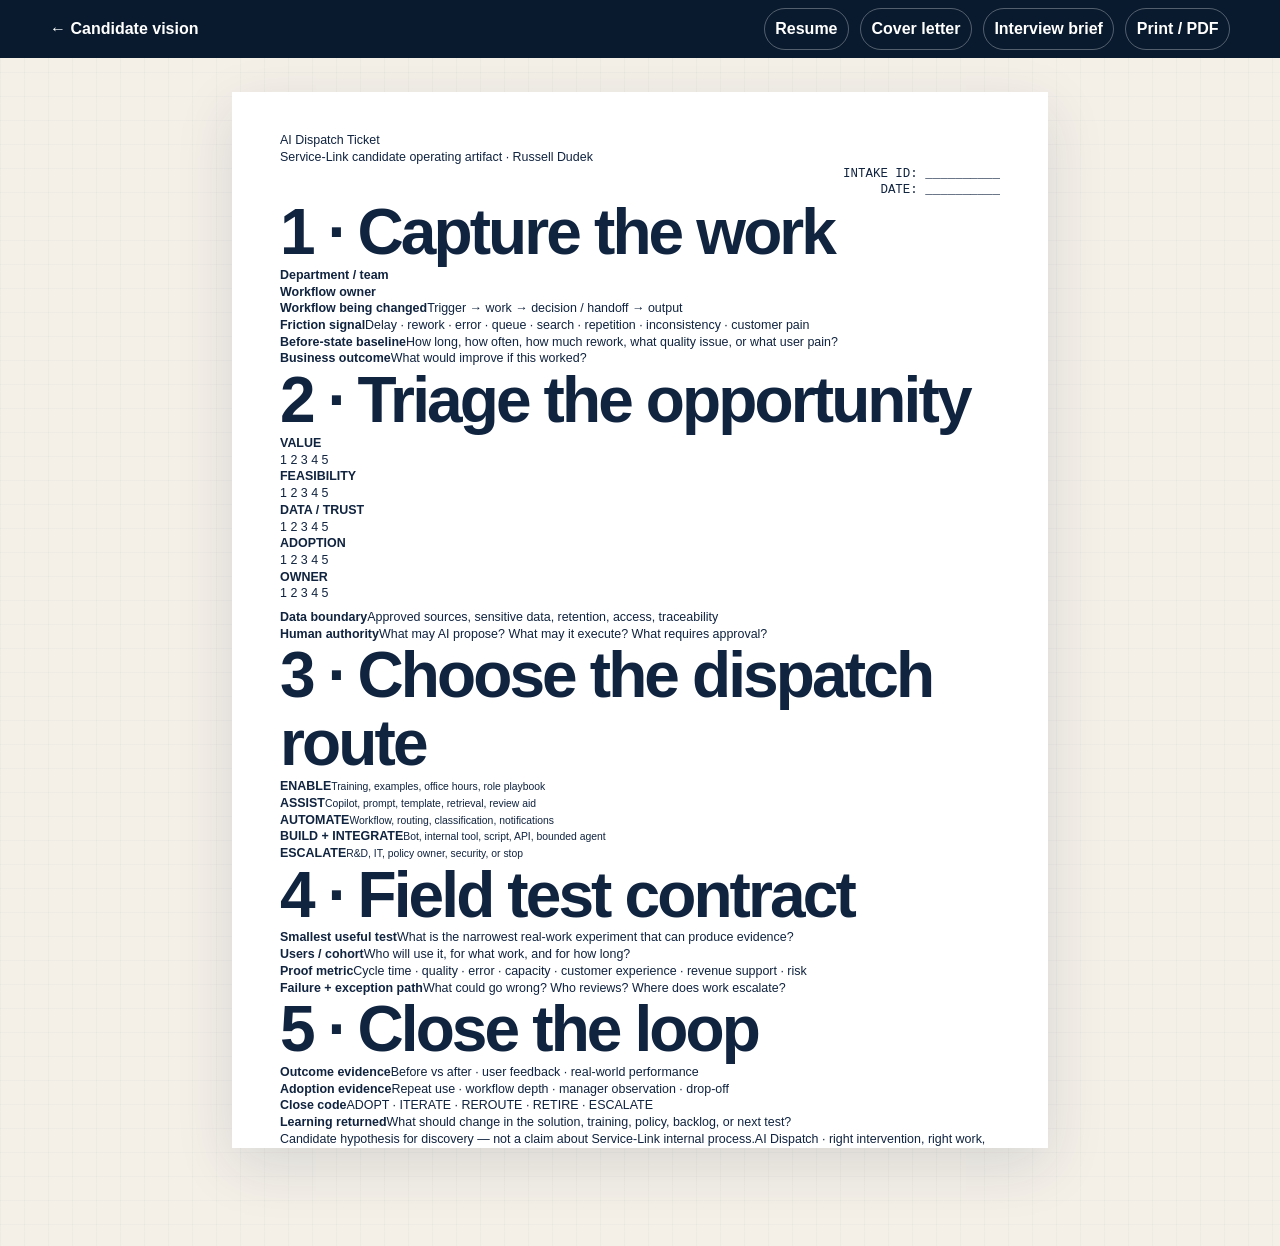
==== ai-dispatch-ticket.html @ 6bc418e1 "Add Service-Link AI Dispatch Ticket artifact" ====
<!doctype html>
<html lang="en">
<head><meta charset="utf-8"><meta name="viewport" content="width=device-width,initial-scale=1"><title>Russell Dudek | AI Dispatch Ticket</title><link rel="stylesheet" href="styles.css"></head>
<body>
<header class="doc-bar no-print"><div class="site-shell inner"><a href="index.html">← Candidate vision</a><div class="doc-actions"><a href="resume.html">Resume</a><a href="cover-letter.html">Cover letter</a><a href="interview-brief.html">Interview brief</a><button type="button" onclick="window.print()">Print / PDF</button></div></div></header>
<main class="doc-wrap">
<section class="print-page ticket-page">
  <header class="ticket-header"><div><div class="ticket-title">AI Dispatch Ticket</div><div class="ticket-sub">Service-Link candidate operating artifact · Russell Dudek</div></div><div style="text-align:right;font-family:ui-monospace,monospace">INTAKE ID: __________<br>DATE: __________</div></header>

  <section class="ticket-section"><h2>1 · Capture the work</h2><div class="ticket-line-grid">
    <div class="ticket-box"><strong>Department / team</strong></div><div class="ticket-box"><strong>Workflow owner</strong></div>
    <div class="ticket-box"><strong>Workflow being changed</strong>Trigger → work → decision / handoff → output</div><div class="ticket-box"><strong>Friction signal</strong>Delay · rework · error · queue · search · repetition · inconsistency · customer pain</div>
    <div class="ticket-box"><strong>Before-state baseline</strong>How long, how often, how much rework, what quality issue, or what user pain?</div><div class="ticket-box"><strong>Business outcome</strong>What would improve if this worked?</div>
  </div></section>

  <section class="ticket-section"><h2>2 · Triage the opportunity</h2><div class="ticket-score-grid">
    <div class="ticket-score"><strong>VALUE</strong><br>1 2 3 4 5</div><div class="ticket-score"><strong>FEASIBILITY</strong><br>1 2 3 4 5</div><div class="ticket-score"><strong>DATA / TRUST</strong><br>1 2 3 4 5</div><div class="ticket-score"><strong>ADOPTION</strong><br>1 2 3 4 5</div><div class="ticket-score"><strong>OWNER</strong><br>1 2 3 4 5</div>
  </div><div class="ticket-line-grid" style="margin-top:7px"><div class="ticket-box"><strong>Data boundary</strong>Approved sources, sensitive data, retention, access, traceability</div><div class="ticket-box"><strong>Human authority</strong>What may AI propose? What may it execute? What requires approval?</div></div></section>

  <section class="ticket-section"><h2>3 · Choose the dispatch route</h2><div class="ticket-route-grid">
    <div class="ticket-route"><b>ENABLE</b><small>Training, examples, office hours, role playbook</small></div>
    <div class="ticket-route"><b>ASSIST</b><small>Copilot, prompt, template, retrieval, review aid</small></div>
    <div class="ticket-route"><b>AUTOMATE</b><small>Workflow, routing, classification, notifications</small></div>
    <div class="ticket-route"><b>BUILD + INTEGRATE</b><small>Bot, internal tool, script, API, bounded agent</small></div>
    <div class="ticket-route"><b>ESCALATE</b><small>R&amp;D, IT, policy owner, security, or stop</small></div>
  </div></section>

  <section class="ticket-section"><h2>4 · Field test contract</h2><div class="ticket-line-grid">
    <div class="ticket-box"><strong>Smallest useful test</strong>What is the narrowest real-work experiment that can produce evidence?</div><div class="ticket-box"><strong>Users / cohort</strong>Who will use it, for what work, and for how long?</div>
    <div class="ticket-box"><strong>Proof metric</strong>Cycle time · quality · error · capacity · customer experience · revenue support · risk</div><div class="ticket-box"><strong>Failure + exception path</strong>What could go wrong? Who reviews? Where does work escalate?</div>
  </div></section>

  <section class="ticket-section"><h2>5 · Close the loop</h2><div class="ticket-line-grid">
    <div class="ticket-box"><strong>Outcome evidence</strong>Before vs after · user feedback · real-world performance</div><div class="ticket-box"><strong>Adoption evidence</strong>Repeat use · workflow depth · manager observation · drop-off</div>
    <div class="ticket-box"><strong>Close code</strong>ADOPT · ITERATE · REROUTE · RETIRE · ESCALATE</div><div class="ticket-box"><strong>Learning returned</strong>What should change in the solution, training, policy, backlog, or next test?</div>
  </div></section>

  <div class="ticket-footer"><span>Candidate hypothesis for discovery — not a claim about Service-Link internal process.</span><span>AI Dispatch · right intervention, right work, verified outcome</span></div>
</section>
</main>
</body>
</html>
---- styles.css ----
:root {
  --ink: #10233f;
  --ink-soft: #314563;
  --paper: #f4f0e8;
  --paper-2: #fffdf8;
  --line: #cfc7ba;
  --accent: #2d796f;
  --accent-2: #b56a2d;
  --night: #091a2e;
  --ok: #2f6b5f;
  --shadow: 0 18px 55px rgba(16,35,63,.12);
  --radius: 22px;
}

* { box-sizing: border-box; }
html { scroll-behavior: smooth; }
body {
  margin: 0;
  color: var(--ink);
  background:
    linear-gradient(rgba(16,35,63,.025) 1px, transparent 1px),
    linear-gradient(90deg, rgba(16,35,63,.025) 1px, transparent 1px),
    var(--paper);
  background-size: 24px 24px;
  font-family: Inter, ui-sans-serif, -apple-system, BlinkMacSystemFont, "Segoe UI", sans-serif;
  line-height: 1.55;
}

a { color: inherit; text-decoration-thickness: 1px; text-underline-offset: 3px; }
a:hover { color: var(--accent); }
.skip-link { position: fixed; left: 1rem; top: -5rem; z-index: 99; background: var(--night); color: white; padding: .75rem 1rem; border-radius: 999px; }
.skip-link:focus { top: 1rem; }
.site-shell { width: min(1180px, calc(100% - 32px)); margin: 0 auto; }
.site-nav { position: sticky; top: 0; z-index: 50; backdrop-filter: blur(14px); background: rgba(244,240,232,.9); border-bottom: 1px solid rgba(16,35,63,.12); }
.site-nav .inner { display: flex; justify-content: space-between; align-items: center; gap: 1rem; min-height: 68px; }
.brand { display: inline-flex; align-items: baseline; gap: .65rem; text-decoration: none; font-weight: 900; letter-spacing: -.03em; }
.brand small { font-size: .74rem; color: var(--ink-soft); font-weight: 700; letter-spacing: .08em; text-transform: uppercase; }
.nav-links { display: flex; gap: .4rem; flex-wrap: wrap; justify-content: flex-end; }
.nav-links a { text-decoration: none; padding: .52rem .72rem; border-radius: 999px; font-size: .88rem; font-weight: 750; }
.nav-links a:hover, .nav-links a:focus-visible { background: rgba(45,121,111,.11); outline: none; }
.hero { padding: clamp(72px, 11vw, 148px) 0 76px; }
.hero-grid { display: grid; grid-template-columns: 1.2fr .8fr; gap: clamp(28px, 6vw, 80px); align-items: center; }
.eyebrow { text-transform: uppercase; letter-spacing: .15em; font-size: .76rem; font-weight: 900; color: var(--accent); }
h1, h2, h3 { margin: 0; line-height: 1.06; letter-spacing: -.045em; }
h1 { font-size: clamp(3.7rem, 9vw, 7.8rem); max-width: 9ch; }
h2 { font-size: clamp(2.2rem, 5vw, 4.4rem); }
h3 { font-size: clamp(1.2rem, 2vw, 1.55rem); }
.lede { font-size: clamp(1.18rem, 2vw, 1.48rem); max-width: 760px; color: var(--ink-soft); line-height: 1.48; }
.hero-actions { display: flex; flex-wrap: wrap; gap: .8rem; margin-top: 1.6rem; }
.button { display: inline-flex; align-items: center; justify-content: center; gap: .4rem; padding: .86rem 1.08rem; border: 1px solid var(--ink); border-radius: 999px; text-decoration: none; font-weight: 850; background: var(--ink); color: var(--paper-2); }
.button.secondary { background: transparent; color: var(--ink); }
.button:hover { transform: translateY(-1px); color: white; background: var(--accent); border-color: var(--accent); }
.passport-cover { position: relative; min-height: 500px; background: var(--night); color: white; border-radius: 34px; padding: 34px; box-shadow: var(--shadow); overflow: hidden; display: flex; flex-direction: column; justify-content: space-between; }
.passport-cover::before, .passport-cover::after { content: ""; position: absolute; border: 1px solid rgba(255,255,255,.16); border-radius: 50%; }
.passport-cover::before { width: 330px; height: 330px; right: -150px; top: -100px; }
.passport-cover::after { width: 220px; height: 220px; right: -40px; bottom: -110px; }
.passport-mark { font-weight: 900; letter-spacing: .2em; text-transform: uppercase; font-size: .72rem; opacity: .8; }
.passport-title { font-size: clamp(2.3rem, 5vw, 4.2rem); max-width: 7ch; letter-spacing: -.055em; }
.passport-meta { display: grid; grid-template-columns: 1fr 1fr; gap: .7rem; font-size: .82rem; opacity: .86; }
.passport-meta strong { display: block; font-size: 1rem; color: #fff; }
.stamp { position: absolute; right: 28px; top: 150px; width: 145px; height: 145px; border: 4px double rgba(255,255,255,.5); border-radius: 50%; transform: rotate(-11deg); display: grid; place-items: center; text-align: center; font-weight: 900; letter-spacing: .08em; text-transform: uppercase; color: rgba(255,255,255,.7); font-size: .72rem; }
.section { padding: 92px 0; }
.section-head { display: grid; grid-template-columns: .7fr 1.3fr; gap: 2rem; align-items: end; margin-bottom: 2.5rem; }
.section-head p { margin: 0; max-width: 740px; color: var(--ink-soft); font-size: 1.08rem; }
.reality-strip { background: var(--night); color: white; padding: 26px 0; }
.reality-grid { display: grid; grid-template-columns: repeat(4, 1fr); gap: 1px; background: rgba(255,255,255,.18); }
.reality-item { background: var(--night); padding: 20px; min-height: 128px; }
.reality-item strong { display: block; font-size: 1.9rem; letter-spacing: -.04em; }
.reality-item span { color: rgba(255,255,255,.72); font-size: .9rem; }
.tension-board { display: grid; grid-template-columns: repeat(5, 1fr); gap: 12px; }
.tension { background: rgba(255,253,248,.76); border: 1px solid var(--line); border-radius: 18px; padding: 20px; min-height: 220px; display: flex; flex-direction: column; justify-content: space-between; }
.tension .versus { font-size: .72rem; font-weight: 900; letter-spacing: .12em; text-transform: uppercase; color: var(--accent-2); }
.tension p { color: var(--ink-soft); font-size: .92rem; margin-bottom: 0; }
.thesis-panel { background: var(--paper-2); border: 1px solid var(--line); border-radius: 32px; padding: clamp(28px, 5vw, 64px); display: grid; grid-template-columns: .8fr 1.2fr; gap: 2.4rem; align-items: center; box-shadow: var(--shadow); }
.thesis-quote { font-size: clamp(1.8rem, 4vw, 3.7rem); line-height: 1.12; font-weight: 900; letter-spacing: -.05em; }
.thesis-detail { color: var(--ink-soft); font-size: 1.08rem; }
.passport-lab { background: var(--night); color: white; border-radius: 34px; padding: clamp(24px, 4vw, 48px); box-shadow: var(--shadow); }
.passport-tabs { display: flex; gap: .5rem; flex-wrap: wrap; margin: 1.5rem 0 1.1rem; }
.passport-tab { appearance: none; border: 1px solid rgba(255,255,255,.24); background: transparent; color: white; border-radius: 999px; padding: .7rem .9rem; font-weight: 800; cursor: pointer; }
.passport-tab[aria-selected="true"] { background: var(--paper-2); color: var(--night); }
.passport-panel { display: grid; grid-template-columns: .75fr 1.25fr; gap: 1.6rem; align-items: stretch; }
.passport-card { background: #f9f3e6; color: var(--ink); border-radius: 22px; padding: 24px; min-height: 330px; position: relative; overflow: hidden; }
.passport-card::after { content:"LOCAL PROOF → PORTABLE PATTERN"; position:absolute; left:-44px; bottom:58px; transform:rotate(-90deg); font-size:.62rem; font-weight:900; letter-spacing:.18em; color:rgba(16,35,63,.35); }
.passport-card .serial { font-family: ui-monospace, SFMono-Regular, Menlo, monospace; font-size: .76rem; }
.passport-card h3 { margin: 1.2rem 0 .8rem; }
.passport-card dl { display: grid; grid-template-columns: 1fr 1fr; gap: .7rem; margin: 1rem 0 0; }
.passport-card dt { font-size: .68rem; font-weight: 900; text-transform: uppercase; letter-spacing: .1em; color: var(--ink-soft); }
.passport-card dd { margin: .15rem 0 0; font-weight: 800; }
.passport-explain { border: 1px solid rgba(255,255,255,.18); border-radius: 22px; padding: 24px; }
.passport-explain h3 { margin-bottom: .8rem; }
.passport-explain ul { padding-left: 1.1rem; margin: 0; color: rgba(255,255,255,.78); }
.passport-explain li + li { margin-top: .55rem; }
.scorecard { display: grid; grid-template-columns: repeat(3, 1fr); gap: 14px; }
.metric { border-top: 4px solid var(--accent); background: rgba(255,253,248,.8); border-radius: 0 0 18px 18px; padding: 20px; }
.metric small { font-size: .72rem; text-transform: uppercase; letter-spacing: .1em; font-weight: 900; color: var(--accent); }
.metric p { color: var(--ink-soft); margin-bottom: 0; }
.proof-trail { position: relative; display: grid; gap: 18px; }
.proof-item { display: grid; grid-template-columns: 190px 1fr; gap: 24px; align-items: start; border-left: 3px solid var(--accent); padding: 18px 0 18px 24px; }
.proof-item .where { font-weight: 900; }
.proof-item .where span { display: block; color: var(--ink-soft); font-weight: 650; font-size: .9rem; }
.proof-item p { margin: 0; }
.timeline { display: grid; grid-template-columns: repeat(3, 1fr); gap: 14px; }
.phase { background: var(--paper-2); border: 1px solid var(--line); border-radius: 20px; padding: 22px; }
.phase .days { color: var(--accent-2); font-weight: 900; letter-spacing: .1em; text-transform: uppercase; font-size: .72rem; }
.phase ul { padding-left: 1.1rem; color: var(--ink-soft); }
.objection { background: linear-gradient(120deg, #fffdf8, #efe7d8); border: 1px solid var(--line); border-radius: 28px; padding: clamp(28px, 5vw, 56px); position: relative; }
.objection::before { content: "HARD OBJECTION"; display: block; font-size: .7rem; font-weight: 900; letter-spacing: .16em; color: var(--accent-2); margin-bottom: 1rem; }
.objection blockquote { font-size: clamp(1.55rem, 3vw, 2.6rem); font-weight: 900; line-height: 1.18; letter-spacing: -.04em; margin: 0 0 1.2rem; }
.objection p { color: var(--ink-soft); max-width: 870px; }
.questions { counter-reset: q; display: grid; grid-template-columns: 1fr 1fr; gap: 12px; }
.question { counter-increment: q; border: 1px solid var(--line); border-radius: 18px; padding: 18px; background: rgba(255,253,248,.72); }
.question::before { content: counter(q, decimal-leading-zero); display: block; font-family: ui-monospace, monospace; color: var(--accent); font-weight: 900; margin-bottom: .55rem; }
.sources { font-size: .87rem; color: var(--ink-soft); }
.sources li + li { margin-top: .5rem; }
footer { padding: 48px 0 70px; border-top: 1px solid var(--line); }
.footer-grid { display: flex; justify-content: space-between; gap: 1rem; flex-wrap: wrap; }
.doc-bar { background: var(--night); color: white; }
.doc-bar .inner { min-height: 58px; display: flex; align-items: center; justify-content: space-between; gap: 1rem; }
.doc-bar a { color: white; text-decoration: none; font-weight: 800; }
.doc-actions { display: flex; flex-wrap: wrap; gap: .7rem; }
.doc-actions a, .doc-actions button { color: white; background: transparent; border: 1px solid rgba(255,255,255,.3); border-radius: 999px; padding: .45rem .65rem; font: inherit; font-weight: 750; cursor: pointer; }
.doc-wrap { padding: 34px 0 72px; }
.print-page { width: 8.5in; height: 11in; margin: 0 auto 26px; padding: .42in .5in; background: white; box-shadow: var(--shadow); overflow: hidden; position: relative; font-size: 9.35pt; line-height: 1.34; }
.print-page:not(:last-child) { break-after: page; page-break-after: always; }
.resume-head { display: grid; grid-template-columns: 1fr auto; gap: 20px; border-bottom: 2px solid var(--ink); padding-bottom: 10px; margin-bottom: 12px; }
.resume-name { font-size: 28pt; font-weight: 950; letter-spacing: -.045em; line-height: 1; }
.resume-id { font-size: 12pt; font-weight: 850; margin-top: 4px; }
.contact { text-align: right; font-size: 8.5pt; }
.resume-summary { background: #f3f6f5; padding: 10px 12px; border-left: 4px solid var(--accent); margin-bottom: 10px; }
.resume-section { margin-top: 9px; }
.resume-section h2 { font-size: 10.5pt; letter-spacing: .08em; text-transform: uppercase; border-bottom: 1px solid #bbc4c1; padding-bottom: 3px; margin-bottom: 6px; }
.capabilities { display: grid; grid-template-columns: repeat(3, 1fr); gap: 5px 10px; font-size: 8.2pt; font-weight: 760; }
.role { margin-top: 7px; }
.role-head { display: flex; justify-content: space-between; gap: 12px; align-items: baseline; }
.role-title { font-weight: 900; font-size: 10.2pt; }
.role-org { font-weight: 800; color: var(--accent); }
.role-date { font-size: 8.2pt; white-space: nowrap; }
.role ul { margin: 4px 0 0; padding-left: 15px; }
.role li + li { margin-top: 2px; }
.resume-grid-2 { display: grid; grid-template-columns: 1.25fr .75fr; gap: 18px; }
.mini-list { margin: 4px 0 0; padding-left: 15px; }
.meta-block { background: #f7f5ef; border: 1px solid #ddd5c8; border-radius: 8px; padding: 8px 10px; }
.meta-block + .meta-block { margin-top: 8px; }
.page-number { position: absolute; right: .5in; bottom: .24in; font-size: 7pt; color: #7b8796; }
.letter-page { font-size: 10pt; line-height: 1.48; }
.letter-head { display:flex; justify-content:space-between; gap:20px; border-bottom:2px solid var(--ink); padding-bottom:12px; margin-bottom:18px; }
.letter-page h1 { font-size: 27pt; max-width: none; }
.letter-page p { margin: 0 0 10px; }
.letter-close { margin-top: 18px; }
.brief-page { max-width: 980px; margin: 0 auto; background: var(--paper-2); border:1px solid var(--line); border-radius:24px; padding: clamp(24px,4vw,48px); }
.brief-page h1 { max-width: none; font-size: clamp(2.8rem,6vw,5.2rem); }
.brief-page h2 { font-size: 2rem; margin-top: 2.4rem; }
.brief-page h3 { margin-top: 1.4rem; }
.brief-table { width:100%; border-collapse: collapse; margin-top: 1rem; }
.brief-table th, .brief-table td { text-align:left; vertical-align:top; border-bottom:1px solid var(--line); padding: .75rem .5rem; }
.brief-table th { width: 25%; font-size:.74rem; text-transform:uppercase; letter-spacing:.08em; }
.tag { display:inline-block; border:1px solid var(--line); border-radius:999px; padding:.25rem .55rem; font-size:.75rem; font-weight:800; margin:.15rem; }
.passport-sheet { display:grid; grid-template-columns: 1fr 1fr; gap:14px; margin-top: 24px; }
.passport-field { border: 1px solid var(--line); border-radius: 16px; padding:16px; min-height: 140px; background:#fffdf8; }
.passport-field small { display:block; text-transform:uppercase; letter-spacing:.12em; font-weight:900; color:var(--accent); margin-bottom:.5rem; }
.passport-field ul { padding-left: 1.1rem; margin: 0; color:var(--ink-soft); }
.passport-field.wide { grid-column: 1 / -1; }
@media (max-width: 980px) {
  .hero-grid, .section-head, .thesis-panel, .passport-panel { grid-template-columns: 1fr; }
  .reality-grid { grid-template-columns: 1fr 1fr; }
  .tension-board { grid-template-columns: repeat(2, 1fr); }
  .scorecard, .timeline { grid-template-columns: 1fr 1fr; }
  .print-page { width: min(8.5in, calc(100vw - 20px)); height: auto; min-height: 11in; }
}
@media (max-width: 640px) {
  .site-shell { width: min(100% - 22px, 1180px); }
  .site-nav .inner { align-items:flex-start; padding: 12px 0; }
  .nav-links { gap:.1rem; }
  .nav-links a { font-size:.76rem; padding:.4rem .5rem; }
  .hero { padding-top: 58px; }
  .passport-cover { min-height: 390px; }
  .tension-board, .scorecard, .timeline, .questions, .passport-sheet { grid-template-columns: 1fr; }
  .tension-board .tension:last-child { grid-column: auto; }
  .proof-item { grid-template-columns: 1fr; gap: 6px; }
  .reality-grid { grid-template-columns: 1fr; }
  .doc-bar .inner { align-items:flex-start; padding: 10px 0; flex-direction:column; }
}
@media (prefers-reduced-motion: reduce) {
  html { scroll-behavior: auto; }
  *, *::before, *::after { animation-duration: .01ms !important; animation-iteration-count: 1 !important; transition-duration: .01ms !important; }
}
@media print {
  @page { size: Letter; margin: 0; }
  body { background: white !important; }
  .no-print, .doc-bar { display: none !important; }
  .doc-wrap { padding: 0; }
  .print-page { width: 8.5in; height: 11in; margin: 0; box-shadow: none; }
  a { color: inherit; text-decoration: none; }
}
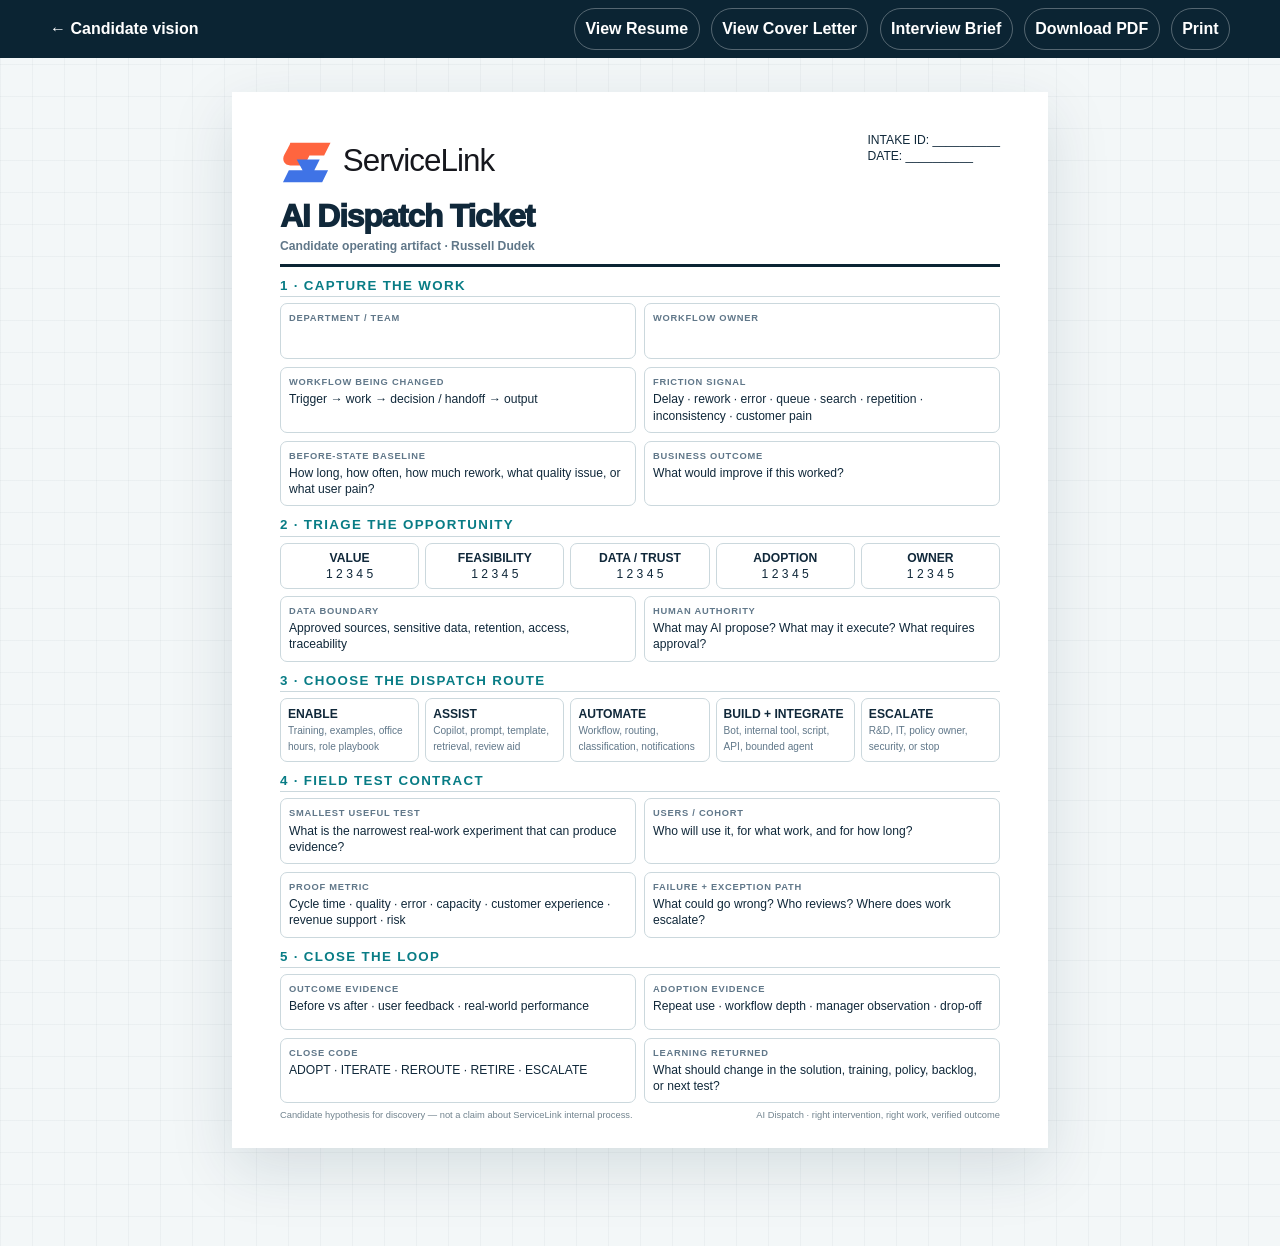
==== commit a9349b38: "Align ServiceLink campaign with updated RoleForge contracts" ====
--- a/ai-dispatch-ticket.html
+++ b/ai-dispatch-ticket.html
@@ -2,10 +2,10 @@
 <html lang="en">
 <head><meta charset="utf-8"><meta name="viewport" content="width=device-width,initial-scale=1"><title>Russell Dudek | AI Dispatch Ticket</title><link rel="stylesheet" href="styles.css"></head>
 <body>
-<header class="doc-bar no-print"><div class="site-shell inner"><a href="index.html">← Candidate vision</a><div class="doc-actions"><a href="resume.html">Resume</a><a href="cover-letter.html">Cover letter</a><a href="interview-brief.html">Interview brief</a><button type="button" onclick="window.print()">Print / PDF</button></div></div></header>
+<header class="doc-bar no-print"><div class="site-shell inner"><a href="index.html">← Candidate vision</a><div class="doc-actions" aria-label="Dispatch ticket actions"><a href="resume.html">View Resume</a><a href="cover-letter.html">View Cover Letter</a><a href="interview-brief.html">Interview Brief</a><a class="action-download" href="docs/Russell-Dudek-ServiceLink-AI-Dispatch-Ticket.pdf" download>Download PDF</a><button type="button" onclick="window.print()">Print</button></div></div></header>
 <main class="doc-wrap">
 <section class="print-page ticket-page">
-  <header class="ticket-header"><div><div class="ticket-title">AI Dispatch Ticket</div><div class="ticket-sub">Service-Link candidate operating artifact · Russell Dudek</div></div><div style="text-align:right;font-family:ui-monospace,monospace">INTAKE ID: __________<br>DATE: __________</div></header>
+  <header class="ticket-header"><div><img class="ticket-logo" src="assets/servicelink-logo.svg" alt="ServiceLink"><div class="ticket-title">AI Dispatch Ticket</div><div class="ticket-sub">Candidate operating artifact · Russell Dudek</div></div><div class="ticket-id-block">INTAKE ID: __________<br>DATE: __________</div></header>
 
   <section class="ticket-section"><h2>1 · Capture the work</h2><div class="ticket-line-grid">
     <div class="ticket-box"><strong>Department / team</strong></div><div class="ticket-box"><strong>Workflow owner</strong></div>
@@ -35,7 +35,7 @@
     <div class="ticket-box"><strong>Close code</strong>ADOPT · ITERATE · REROUTE · RETIRE · ESCALATE</div><div class="ticket-box"><strong>Learning returned</strong>What should change in the solution, training, policy, backlog, or next test?</div>
   </div></section>
 
-  <div class="ticket-footer"><span>Candidate hypothesis for discovery — not a claim about Service-Link internal process.</span><span>AI Dispatch · right intervention, right work, verified outcome</span></div>
+  <div class="ticket-footer"><span>Candidate hypothesis for discovery — not a claim about ServiceLink internal process.</span><span>AI Dispatch · right intervention, right work, verified outcome</span></div>
 </section>
 </main>
 </body>
--- a/styles.css
+++ b/styles.css
@@ -1,194 +1,46 @@
 :root {
-  --ink: #10233f;
-  --ink-soft: #314563;
-  --paper: #f4f0e8;
-  --paper-2: #fffdf8;
-  --line: #cfc7ba;
-  --accent: #2d796f;
-  --accent-2: #b56a2d;
-  --night: #091a2e;
-  --ok: #2f6b5f;
-  --shadow: 0 18px 55px rgba(16,35,63,.12);
-  --radius: 22px;
+  --ink:#10283a;
+  --ink-2:#244457;
+  --muted:#607789;
+  --paper:#f3f7f8;
+  --surface:#ffffff;
+  --line:#cad7dd;
+  --cyan:#18a7c4;
+  --teal:#087c85;
+  --amber:#f0a52b;
+  --red:#b54b47;
+  --night:#0b2433;
+  --shadow:0 20px 60px rgba(15,47,66,.13);
+  --radius:20px;
 }
-
-* { box-sizing: border-box; }
-html { scroll-behavior: smooth; }
-body {
-  margin: 0;
-  color: var(--ink);
-  background:
-    linear-gradient(rgba(16,35,63,.025) 1px, transparent 1px),
-    linear-gradient(90deg, rgba(16,35,63,.025) 1px, transparent 1px),
-    var(--paper);
-  background-size: 24px 24px;
-  font-family: Inter, ui-sans-serif, -apple-system, BlinkMacSystemFont, "Segoe UI", sans-serif;
-  line-height: 1.55;
-}
-
-a { color: inherit; text-decoration-thickness: 1px; text-underline-offset: 3px; }
-a:hover { color: var(--accent); }
-.skip-link { position: fixed; left: 1rem; top: -5rem; z-index: 99; background: var(--night); color: white; padding: .75rem 1rem; border-radius: 999px; }
-.skip-link:focus { top: 1rem; }
-.site-shell { width: min(1180px, calc(100% - 32px)); margin: 0 auto; }
-.site-nav { position: sticky; top: 0; z-index: 50; backdrop-filter: blur(14px); background: rgba(244,240,232,.9); border-bottom: 1px solid rgba(16,35,63,.12); }
-.site-nav .inner { display: flex; justify-content: space-between; align-items: center; gap: 1rem; min-height: 68px; }
-.brand { display: inline-flex; align-items: baseline; gap: .65rem; text-decoration: none; font-weight: 900; letter-spacing: -.03em; }
-.brand small { font-size: .74rem; color: var(--ink-soft); font-weight: 700; letter-spacing: .08em; text-transform: uppercase; }
-.nav-links { display: flex; gap: .4rem; flex-wrap: wrap; justify-content: flex-end; }
-.nav-links a { text-decoration: none; padding: .52rem .72rem; border-radius: 999px; font-size: .88rem; font-weight: 750; }
-.nav-links a:hover, .nav-links a:focus-visible { background: rgba(45,121,111,.11); outline: none; }
-.hero { padding: clamp(72px, 11vw, 148px) 0 76px; }
-.hero-grid { display: grid; grid-template-columns: 1.2fr .8fr; gap: clamp(28px, 6vw, 80px); align-items: center; }
-.eyebrow { text-transform: uppercase; letter-spacing: .15em; font-size: .76rem; font-weight: 900; color: var(--accent); }
-h1, h2, h3 { margin: 0; line-height: 1.06; letter-spacing: -.045em; }
-h1 { font-size: clamp(3.7rem, 9vw, 7.8rem); max-width: 9ch; }
-h2 { font-size: clamp(2.2rem, 5vw, 4.4rem); }
-h3 { font-size: clamp(1.2rem, 2vw, 1.55rem); }
-.lede { font-size: clamp(1.18rem, 2vw, 1.48rem); max-width: 760px; color: var(--ink-soft); line-height: 1.48; }
-.hero-actions { display: flex; flex-wrap: wrap; gap: .8rem; margin-top: 1.6rem; }
-.button { display: inline-flex; align-items: center; justify-content: center; gap: .4rem; padding: .86rem 1.08rem; border: 1px solid var(--ink); border-radius: 999px; text-decoration: none; font-weight: 850; background: var(--ink); color: var(--paper-2); }
-.button.secondary { background: transparent; color: var(--ink); }
-.button:hover { transform: translateY(-1px); color: white; background: var(--accent); border-color: var(--accent); }
-.passport-cover { position: relative; min-height: 500px; background: var(--night); color: white; border-radius: 34px; padding: 34px; box-shadow: var(--shadow); overflow: hidden; display: flex; flex-direction: column; justify-content: space-between; }
-.passport-cover::before, .passport-cover::after { content: ""; position: absolute; border: 1px solid rgba(255,255,255,.16); border-radius: 50%; }
-.passport-cover::before { width: 330px; height: 330px; right: -150px; top: -100px; }
-.passport-cover::after { width: 220px; height: 220px; right: -40px; bottom: -110px; }
-.passport-mark { font-weight: 900; letter-spacing: .2em; text-transform: uppercase; font-size: .72rem; opacity: .8; }
-.passport-title { font-size: clamp(2.3rem, 5vw, 4.2rem); max-width: 7ch; letter-spacing: -.055em; }
-.passport-meta { display: grid; grid-template-columns: 1fr 1fr; gap: .7rem; font-size: .82rem; opacity: .86; }
-.passport-meta strong { display: block; font-size: 1rem; color: #fff; }
-.stamp { position: absolute; right: 28px; top: 150px; width: 145px; height: 145px; border: 4px double rgba(255,255,255,.5); border-radius: 50%; transform: rotate(-11deg); display: grid; place-items: center; text-align: center; font-weight: 900; letter-spacing: .08em; text-transform: uppercase; color: rgba(255,255,255,.7); font-size: .72rem; }
-.section { padding: 92px 0; }
-.section-head { display: grid; grid-template-columns: .7fr 1.3fr; gap: 2rem; align-items: end; margin-bottom: 2.5rem; }
-.section-head p { margin: 0; max-width: 740px; color: var(--ink-soft); font-size: 1.08rem; }
-.reality-strip { background: var(--night); color: white; padding: 26px 0; }
-.reality-grid { display: grid; grid-template-columns: repeat(4, 1fr); gap: 1px; background: rgba(255,255,255,.18); }
-.reality-item { background: var(--night); padding: 20px; min-height: 128px; }
-.reality-item strong { display: block; font-size: 1.9rem; letter-spacing: -.04em; }
-.reality-item span { color: rgba(255,255,255,.72); font-size: .9rem; }
-.tension-board { display: grid; grid-template-columns: repeat(5, 1fr); gap: 12px; }
-.tension { background: rgba(255,253,248,.76); border: 1px solid var(--line); border-radius: 18px; padding: 20px; min-height: 220px; display: flex; flex-direction: column; justify-content: space-between; }
-.tension .versus { font-size: .72rem; font-weight: 900; letter-spacing: .12em; text-transform: uppercase; color: var(--accent-2); }
-.tension p { color: var(--ink-soft); font-size: .92rem; margin-bottom: 0; }
-.thesis-panel { background: var(--paper-2); border: 1px solid var(--line); border-radius: 32px; padding: clamp(28px, 5vw, 64px); display: grid; grid-template-columns: .8fr 1.2fr; gap: 2.4rem; align-items: center; box-shadow: var(--shadow); }
-.thesis-quote { font-size: clamp(1.8rem, 4vw, 3.7rem); line-height: 1.12; font-weight: 900; letter-spacing: -.05em; }
-.thesis-detail { color: var(--ink-soft); font-size: 1.08rem; }
-.passport-lab { background: var(--night); color: white; border-radius: 34px; padding: clamp(24px, 4vw, 48px); box-shadow: var(--shadow); }
-.passport-tabs { display: flex; gap: .5rem; flex-wrap: wrap; margin: 1.5rem 0 1.1rem; }
-.passport-tab { appearance: none; border: 1px solid rgba(255,255,255,.24); background: transparent; color: white; border-radius: 999px; padding: .7rem .9rem; font-weight: 800; cursor: pointer; }
-.passport-tab[aria-selected="true"] { background: var(--paper-2); color: var(--night); }
-.passport-panel { display: grid; grid-template-columns: .75fr 1.25fr; gap: 1.6rem; align-items: stretch; }
-.passport-card { background: #f9f3e6; color: var(--ink); border-radius: 22px; padding: 24px; min-height: 330px; position: relative; overflow: hidden; }
-.passport-card::after { content:"LOCAL PROOF → PORTABLE PATTERN"; position:absolute; left:-44px; bottom:58px; transform:rotate(-90deg); font-size:.62rem; font-weight:900; letter-spacing:.18em; color:rgba(16,35,63,.35); }
-.passport-card .serial { font-family: ui-monospace, SFMono-Regular, Menlo, monospace; font-size: .76rem; }
-.passport-card h3 { margin: 1.2rem 0 .8rem; }
-.passport-card dl { display: grid; grid-template-columns: 1fr 1fr; gap: .7rem; margin: 1rem 0 0; }
-.passport-card dt { font-size: .68rem; font-weight: 900; text-transform: uppercase; letter-spacing: .1em; color: var(--ink-soft); }
-.passport-card dd { margin: .15rem 0 0; font-weight: 800; }
-.passport-explain { border: 1px solid rgba(255,255,255,.18); border-radius: 22px; padding: 24px; }
-.passport-explain h3 { margin-bottom: .8rem; }
-.passport-explain ul { padding-left: 1.1rem; margin: 0; color: rgba(255,255,255,.78); }
-.passport-explain li + li { margin-top: .55rem; }
-.scorecard { display: grid; grid-template-columns: repeat(3, 1fr); gap: 14px; }
-.metric { border-top: 4px solid var(--accent); background: rgba(255,253,248,.8); border-radius: 0 0 18px 18px; padding: 20px; }
-.metric small { font-size: .72rem; text-transform: uppercase; letter-spacing: .1em; font-weight: 900; color: var(--accent); }
-.metric p { color: var(--ink-soft); margin-bottom: 0; }
-.proof-trail { position: relative; display: grid; gap: 18px; }
-.proof-item { display: grid; grid-template-columns: 190px 1fr; gap: 24px; align-items: start; border-left: 3px solid var(--accent); padding: 18px 0 18px 24px; }
-.proof-item .where { font-weight: 900; }
-.proof-item .where span { display: block; color: var(--ink-soft); font-weight: 650; font-size: .9rem; }
-.proof-item p { margin: 0; }
-.timeline { display: grid; grid-template-columns: repeat(3, 1fr); gap: 14px; }
-.phase { background: var(--paper-2); border: 1px solid var(--line); border-radius: 20px; padding: 22px; }
-.phase .days { color: var(--accent-2); font-weight: 900; letter-spacing: .1em; text-transform: uppercase; font-size: .72rem; }
-.phase ul { padding-left: 1.1rem; color: var(--ink-soft); }
-.objection { background: linear-gradient(120deg, #fffdf8, #efe7d8); border: 1px solid var(--line); border-radius: 28px; padding: clamp(28px, 5vw, 56px); position: relative; }
-.objection::before { content: "HARD OBJECTION"; display: block; font-size: .7rem; font-weight: 900; letter-spacing: .16em; color: var(--accent-2); margin-bottom: 1rem; }
-.objection blockquote { font-size: clamp(1.55rem, 3vw, 2.6rem); font-weight: 900; line-height: 1.18; letter-spacing: -.04em; margin: 0 0 1.2rem; }
-.objection p { color: var(--ink-soft); max-width: 870px; }
-.questions { counter-reset: q; display: grid; grid-template-columns: 1fr 1fr; gap: 12px; }
-.question { counter-increment: q; border: 1px solid var(--line); border-radius: 18px; padding: 18px; background: rgba(255,253,248,.72); }
-.question::before { content: counter(q, decimal-leading-zero); display: block; font-family: ui-monospace, monospace; color: var(--accent); font-weight: 900; margin-bottom: .55rem; }
-.sources { font-size: .87rem; color: var(--ink-soft); }
-.sources li + li { margin-top: .5rem; }
-footer { padding: 48px 0 70px; border-top: 1px solid var(--line); }
-.footer-grid { display: flex; justify-content: space-between; gap: 1rem; flex-wrap: wrap; }
-.doc-bar { background: var(--night); color: white; }
-.doc-bar .inner { min-height: 58px; display: flex; align-items: center; justify-content: space-between; gap: 1rem; }
-.doc-bar a { color: white; text-decoration: none; font-weight: 800; }
-.doc-actions { display: flex; flex-wrap: wrap; gap: .7rem; }
-.doc-actions a, .doc-actions button { color: white; background: transparent; border: 1px solid rgba(255,255,255,.3); border-radius: 999px; padding: .45rem .65rem; font: inherit; font-weight: 750; cursor: pointer; }
-.doc-wrap { padding: 34px 0 72px; }
-.print-page { width: 8.5in; height: 11in; margin: 0 auto 26px; padding: .42in .5in; background: white; box-shadow: var(--shadow); overflow: hidden; position: relative; font-size: 9.35pt; line-height: 1.34; }
-.print-page:not(:last-child) { break-after: page; page-break-after: always; }
-.resume-head { display: grid; grid-template-columns: 1fr auto; gap: 20px; border-bottom: 2px solid var(--ink); padding-bottom: 10px; margin-bottom: 12px; }
-.resume-name { font-size: 28pt; font-weight: 950; letter-spacing: -.045em; line-height: 1; }
-.resume-id { font-size: 12pt; font-weight: 850; margin-top: 4px; }
-.contact { text-align: right; font-size: 8.5pt; }
-.resume-summary { background: #f3f6f5; padding: 10px 12px; border-left: 4px solid var(--accent); margin-bottom: 10px; }
-.resume-section { margin-top: 9px; }
-.resume-section h2 { font-size: 10.5pt; letter-spacing: .08em; text-transform: uppercase; border-bottom: 1px solid #bbc4c1; padding-bottom: 3px; margin-bottom: 6px; }
-.capabilities { display: grid; grid-template-columns: repeat(3, 1fr); gap: 5px 10px; font-size: 8.2pt; font-weight: 760; }
-.role { margin-top: 7px; }
-.role-head { display: flex; justify-content: space-between; gap: 12px; align-items: baseline; }
-.role-title { font-weight: 900; font-size: 10.2pt; }
-.role-org { font-weight: 800; color: var(--accent); }
-.role-date { font-size: 8.2pt; white-space: nowrap; }
-.role ul { margin: 4px 0 0; padding-left: 15px; }
-.role li + li { margin-top: 2px; }
-.resume-grid-2 { display: grid; grid-template-columns: 1.25fr .75fr; gap: 18px; }
-.mini-list { margin: 4px 0 0; padding-left: 15px; }
-.meta-block { background: #f7f5ef; border: 1px solid #ddd5c8; border-radius: 8px; padding: 8px 10px; }
-.meta-block + .meta-block { margin-top: 8px; }
-.page-number { position: absolute; right: .5in; bottom: .24in; font-size: 7pt; color: #7b8796; }
-.letter-page { font-size: 10pt; line-height: 1.48; }
-.letter-head { display:flex; justify-content:space-between; gap:20px; border-bottom:2px solid var(--ink); padding-bottom:12px; margin-bottom:18px; }
-.letter-page h1 { font-size: 27pt; max-width: none; }
-.letter-page p { margin: 0 0 10px; }
-.letter-close { margin-top: 18px; }
-.brief-page { max-width: 980px; margin: 0 auto; background: var(--paper-2); border:1px solid var(--line); border-radius:24px; padding: clamp(24px,4vw,48px); }
-.brief-page h1 { max-width: none; font-size: clamp(2.8rem,6vw,5.2rem); }
-.brief-page h2 { font-size: 2rem; margin-top: 2.4rem; }
-.brief-page h3 { margin-top: 1.4rem; }
-.brief-table { width:100%; border-collapse: collapse; margin-top: 1rem; }
-.brief-table th, .brief-table td { text-align:left; vertical-align:top; border-bottom:1px solid var(--line); padding: .75rem .5rem; }
-.brief-table th { width: 25%; font-size:.74rem; text-transform:uppercase; letter-spacing:.08em; }
-.tag { display:inline-block; border:1px solid var(--line); border-radius:999px; padding:.25rem .55rem; font-size:.75rem; font-weight:800; margin:.15rem; }
-.passport-sheet { display:grid; grid-template-columns: 1fr 1fr; gap:14px; margin-top: 24px; }
-.passport-field { border: 1px solid var(--line); border-radius: 16px; padding:16px; min-height: 140px; background:#fffdf8; }
-.passport-field small { display:block; text-transform:uppercase; letter-spacing:.12em; font-weight:900; color:var(--accent); margin-bottom:.5rem; }
-.passport-field ul { padding-left: 1.1rem; margin: 0; color:var(--ink-soft); }
-.passport-field.wide { grid-column: 1 / -1; }
-@media (max-width: 980px) {
-  .hero-grid, .section-head, .thesis-panel, .passport-panel { grid-template-columns: 1fr; }
-  .reality-grid { grid-template-columns: 1fr 1fr; }
-  .tension-board { grid-template-columns: repeat(2, 1fr); }
-  .scorecard, .timeline { grid-template-columns: 1fr 1fr; }
-  .print-page { width: min(8.5in, calc(100vw - 20px)); height: auto; min-height: 11in; }
-}
-@media (max-width: 640px) {
-  .site-shell { width: min(100% - 22px, 1180px); }
-  .site-nav .inner { align-items:flex-start; padding: 12px 0; }
-  .nav-links { gap:.1rem; }
-  .nav-links a { font-size:.76rem; padding:.4rem .5rem; }
-  .hero { padding-top: 58px; }
-  .passport-cover { min-height: 390px; }
-  .tension-board, .scorecard, .timeline, .questions, .passport-sheet { grid-template-columns: 1fr; }
-  .tension-board .tension:last-child { grid-column: auto; }
-  .proof-item { grid-template-columns: 1fr; gap: 6px; }
-  .reality-grid { grid-template-columns: 1fr; }
-  .doc-bar .inner { align-items:flex-start; padding: 10px 0; flex-direction:column; }
-}
-@media (prefers-reduced-motion: reduce) {
-  html { scroll-behavior: auto; }
-  *, *::before, *::after { animation-duration: .01ms !important; animation-iteration-count: 1 !important; transition-duration: .01ms !important; }
-}
-@media print {
-  @page { size: Letter; margin: 0; }
-  body { background: white !important; }
-  .no-print, .doc-bar { display: none !important; }
-  .doc-wrap { padding: 0; }
-  .print-page { width: 8.5in; height: 11in; margin: 0; box-shadow: none; }
-  a { color: inherit; text-decoration: none; }
-}
+*{box-sizing:border-box}
+html{scroll-behavior:smooth}
+body{margin:0;color:var(--ink);background:linear-gradient(rgba(16,40,58,.035) 1px,transparent 1px),linear-gradient(90deg,rgba(16,40,58,.035) 1px,transparent 1px),var(--paper);background-size:32px 32px;font-family:Inter,ui-sans-serif,-apple-system,BlinkMacSystemFont,"Segoe UI",sans-serif;line-height:1.55}
+a{color:inherit;text-decoration-thickness:1px;text-underline-offset:3px}
+a:hover{color:var(--teal)}
+.site-shell{width:min(1180px,calc(100% - 32px));margin:0 auto}
+.skip-link{position:fixed;left:1rem;top:-5rem;z-index:100;background:var(--night);color:white;padding:.75rem 1rem;border-radius:999px}.skip-link:focus{top:1rem}
+.site-nav{position:sticky;top:0;z-index:50;background:rgba(243,247,248,.93);backdrop-filter:blur(14px);border-bottom:1px solid rgba(16,40,58,.12)}
+.site-nav .inner{min-height:68px;display:flex;align-items:center;justify-content:space-between;gap:1rem}.brand{display:flex;align-items:baseline;gap:.65rem;text-decoration:none;font-weight:950;letter-spacing:-.03em}.brand small{font-size:.72rem;color:var(--muted);font-weight:800;letter-spacing:.08em;text-transform:uppercase}.nav-links{display:flex;flex-wrap:wrap;gap:.35rem;justify-content:flex-end}.nav-links a{text-decoration:none;padding:.5rem .68rem;border-radius:999px;font-size:.86rem;font-weight:800}.nav-links a:hover,.nav-links a:focus-visible{background:rgba(24,167,196,.12);outline:none}
+.hero{padding:clamp(70px,10vw,130px) 0 72px}.hero-grid{display:grid;grid-template-columns:1.03fr .97fr;gap:clamp(32px,6vw,76px);align-items:center}.eyebrow{text-transform:uppercase;letter-spacing:.15em;font-size:.75rem;font-weight:950;color:var(--teal)}h1,h2,h3{margin:0;line-height:1.06;letter-spacing:-.045em}h1{font-size:clamp(3.9rem,8vw,7.3rem);max-width:8.5ch}h2{font-size:clamp(2.15rem,4.7vw,4.1rem)}h3{font-size:clamp(1.15rem,2vw,1.55rem)}.lede{font-size:clamp(1.14rem,1.8vw,1.42rem);max-width:760px;color:var(--ink-2);line-height:1.5}.hero-actions{display:flex;gap:.75rem;flex-wrap:wrap;margin-top:1.5rem}.button{display:inline-flex;align-items:center;justify-content:center;padding:.85rem 1.05rem;border:1px solid var(--night);border-radius:999px;background:var(--night);color:white;text-decoration:none;font-weight:900}.button.secondary{background:transparent;color:var(--night)}.button:hover{background:var(--teal);border-color:var(--teal);color:white;transform:translateY(-1px)}
+.dispatch-console{background:var(--night);color:white;border-radius:30px;box-shadow:var(--shadow);overflow:hidden;border:1px solid rgba(255,255,255,.08)}.console-top{display:flex;align-items:center;justify-content:space-between;padding:18px 20px;border-bottom:1px solid rgba(255,255,255,.14);background:linear-gradient(90deg,rgba(24,167,196,.14),transparent)}.console-title{font-weight:950;letter-spacing:.08em;text-transform:uppercase;font-size:.75rem}.console-status{display:flex;align-items:center;gap:.45rem;font-size:.78rem;color:rgba(255,255,255,.72)}.console-status::before{content:"";width:8px;height:8px;border-radius:50%;background:#5fe0b5;box-shadow:0 0 0 5px rgba(95,224,181,.12)}.queue{padding:18px;display:grid;gap:10px}.queue-row{display:grid;grid-template-columns:80px 1fr auto;gap:12px;align-items:center;padding:12px 14px;border:1px solid rgba(255,255,255,.13);border-radius:14px;background:rgba(255,255,255,.045)}.queue-row strong{font-size:.82rem}.queue-row span{font-size:.82rem;color:rgba(255,255,255,.7)}.route-badge{border-radius:999px;padding:.32rem .55rem;font-size:.68rem;font-weight:950;text-transform:uppercase;letter-spacing:.08em}.route-enable{background:rgba(24,167,196,.2);color:#77e6f6}.route-assist{background:rgba(95,224,181,.16);color:#7ce8c2}.route-automate{background:rgba(240,165,43,.18);color:#ffd07d}.route-build{background:rgba(172,128,255,.2);color:#d1baff}.route-escalate{background:rgba(181,75,71,.2);color:#ffaaa7}.console-footer{display:grid;grid-template-columns:repeat(3,1fr);border-top:1px solid rgba(255,255,255,.14)}.console-metric{padding:14px 16px}.console-metric small{display:block;color:rgba(255,255,255,.55);text-transform:uppercase;letter-spacing:.1em;font-weight:900;font-size:.64rem}.console-metric strong{font-size:1.2rem}
+.role-strip{background:var(--night);color:white;padding:24px 0}.role-grid{display:grid;grid-template-columns:repeat(4,1fr);gap:1px;background:rgba(255,255,255,.16)}.role-fact{background:var(--night);padding:18px;min-height:120px}.role-fact strong{display:block;font-size:1.7rem;letter-spacing:-.04em}.role-fact span{font-size:.9rem;color:rgba(255,255,255,.7)}
+.section{padding:88px 0}.section-head{display:grid;grid-template-columns:.78fr 1.22fr;gap:2rem;align-items:end;margin-bottom:2.5rem}.section-head p{margin:0;color:var(--ink-2);font-size:1.06rem;max-width:760px}.boundary-map{display:grid;grid-template-columns:1fr 1.4fr 1fr;gap:16px;align-items:stretch}.boundary{background:var(--surface);border:1px solid var(--line);border-radius:18px;padding:22px}.boundary.center{background:linear-gradient(135deg,#ffffff,#edf8fa);border-color:#9bd3df;box-shadow:var(--shadow)}.boundary .label{font-size:.68rem;text-transform:uppercase;letter-spacing:.11em;font-weight:950;color:var(--teal)}.boundary ul{padding-left:1.1rem;color:var(--ink-2)}.boundary li+li{margin-top:.45rem}.boundary-arrow{display:flex;align-items:center;justify-content:center;color:var(--cyan);font-weight:950;font-size:1.3rem}
+.tension-board{display:grid;grid-template-columns:repeat(5,1fr);gap:12px}.tension{background:rgba(255,255,255,.88);border:1px solid var(--line);border-radius:18px;padding:20px;min-height:210px;display:flex;flex-direction:column;justify-content:space-between}.tension .versus{font-size:.68rem;font-weight:950;text-transform:uppercase;letter-spacing:.1em;color:var(--amber)}.tension p{color:var(--ink-2);font-size:.9rem;margin-bottom:0}
+.thesis-panel{background:var(--surface);border:1px solid var(--line);border-radius:30px;padding:clamp(28px,5vw,62px);display:grid;grid-template-columns:.8fr 1.2fr;gap:2.5rem;align-items:center;box-shadow:var(--shadow)}.thesis-quote{font-size:clamp(1.9rem,4vw,3.7rem);font-weight:950;line-height:1.12;letter-spacing:-.05em}.thesis-detail{color:var(--ink-2);font-size:1.07rem}
+.dispatch-lab{background:var(--night);color:white;border-radius:30px;padding:clamp(24px,4vw,46px);box-shadow:var(--shadow)}.dispatch-tabs{display:flex;gap:.5rem;flex-wrap:wrap;margin:1.2rem 0}.dispatch-tab{appearance:none;border:1px solid rgba(255,255,255,.25);background:transparent;color:white;border-radius:999px;padding:.66rem .86rem;font-weight:850;cursor:pointer}.dispatch-tab[aria-selected="true"]{background:white;color:var(--night)}.dispatch-panel{display:grid;grid-template-columns:.9fr 1.1fr;gap:18px}.ticket-card{background:#f8fbfc;color:var(--ink);border-radius:20px;padding:22px;position:relative;min-height:340px;border-left:7px solid var(--cyan)}.ticket-card .ticket-id{font-family:ui-monospace,SFMono-Regular,Menlo,monospace;font-size:.72rem;color:var(--muted)}.ticket-card h3{margin:1rem 0 .7rem}.ticket-fields{display:grid;grid-template-columns:1fr 1fr;gap:.8rem;margin-top:1rem}.ticket-fields dt{font-size:.65rem;text-transform:uppercase;letter-spacing:.1em;font-weight:950;color:var(--muted)}.ticket-fields dd{margin:.18rem 0 0;font-weight:850}.route-panel{border:1px solid rgba(255,255,255,.16);border-radius:20px;padding:22px}.route-panel h3{margin-bottom:.7rem}.route-panel p,.route-panel li{color:rgba(255,255,255,.77)}.route-panel ul{padding-left:1.1rem}.route-panel li+li{margin-top:.45rem}.route-pill{display:inline-block;margin-top:.5rem;border-radius:999px;padding:.4rem .62rem;font-size:.72rem;text-transform:uppercase;letter-spacing:.08em;font-weight:950;background:rgba(24,167,196,.2);color:#8cecff}
+.route-grid{display:grid;grid-template-columns:repeat(5,1fr);gap:12px}.route-card{background:var(--surface);border:1px solid var(--line);border-radius:18px;padding:18px;min-height:235px}.route-card .num{font-family:ui-monospace,monospace;color:var(--teal);font-weight:950}.route-card p{color:var(--ink-2);font-size:.9rem}.route-card .boundary-note{font-size:.75rem;font-weight:850;color:var(--muted);border-top:1px solid var(--line);padding-top:.7rem;margin-top:.7rem}
+.scorecard{display:grid;grid-template-columns:repeat(3,1fr);gap:14px}.metric{background:rgba(255,255,255,.9);border:1px solid var(--line);border-top:4px solid var(--cyan);border-radius:0 0 18px 18px;padding:20px}.metric small{font-size:.68rem;text-transform:uppercase;letter-spacing:.1em;font-weight:950;color:var(--teal)}.metric p{color:var(--ink-2);margin-bottom:0}
+.proof-trail{display:grid;gap:16px}.proof-item{display:grid;grid-template-columns:200px 1fr;gap:24px;border-left:4px solid var(--cyan);padding:18px 0 18px 24px}.proof-item .where{font-weight:950}.proof-item .where span{display:block;font-size:.88rem;color:var(--muted);font-weight:700}.proof-item p{margin:0;color:var(--ink-2)}
+.timeline{display:grid;grid-template-columns:repeat(3,1fr);gap:14px}.phase{background:var(--surface);border:1px solid var(--line);border-radius:20px;padding:22px}.phase .days{color:var(--teal);font-size:.7rem;font-weight:950;letter-spacing:.1em;text-transform:uppercase}.phase ul{padding-left:1.1rem;color:var(--ink-2)}
+.objection{background:linear-gradient(120deg,#fff,#eaf5f7);border:1px solid #afd2da;border-radius:28px;padding:clamp(28px,5vw,54px)}.objection::before{content:"HARD OBJECTION";display:block;font-size:.68rem;font-weight:950;letter-spacing:.15em;color:var(--red);margin-bottom:1rem}.objection blockquote{font-size:clamp(1.5rem,3vw,2.6rem);font-weight:950;line-height:1.18;letter-spacing:-.04em;margin:0 0 1.2rem}.objection p{color:var(--ink-2);max-width:900px}
+.questions{counter-reset:q;display:grid;grid-template-columns:1fr 1fr;gap:12px}.question{counter-increment:q;background:rgba(255,255,255,.86);border:1px solid var(--line);border-radius:18px;padding:18px}.question::before{content:counter(q,decimal-leading-zero);display:block;font-family:ui-monospace,monospace;color:var(--teal);font-weight:950;margin-bottom:.5rem}.sources{font-size:.88rem;color:var(--ink-2)}.sources li+li{margin-top:.55rem}
+footer{padding:46px 0 68px;border-top:1px solid var(--line)}.footer-grid{display:flex;justify-content:space-between;gap:1rem;flex-wrap:wrap}
+.doc-bar{background:var(--night);color:white}.doc-bar .inner{min-height:58px;display:flex;align-items:center;justify-content:space-between;gap:1rem}.doc-bar a{color:white;text-decoration:none;font-weight:800}.doc-actions{display:flex;flex-wrap:wrap;gap:.7rem}.doc-actions a,.doc-actions button{color:white;background:transparent;border:1px solid rgba(255,255,255,.3);border-radius:999px;padding:.45rem .65rem;font:inherit;font-weight:750;cursor:pointer}.doc-wrap{padding:34px 0 72px}
+.print-page{width:8.5in;height:11in;margin:0 auto 26px;padding:.42in .5in;background:white;box-shadow:var(--shadow);overflow:hidden;position:relative;font-size:9.25pt;line-height:1.33}.print-page:not(:last-child){break-after:page;page-break-after:always}.resume-head{display:grid;grid-template-columns:1fr auto;gap:20px;border-bottom:2px solid var(--ink);padding-bottom:10px;margin-bottom:12px}.resume-name{font-size:28pt;font-weight:950;letter-spacing:-.045em;line-height:1}.resume-id{font-size:12pt;font-weight:850;margin-top:4px}.contact{text-align:right;font-size:8.4pt}.resume-summary{background:#eef6f8;padding:10px 12px;border-left:4px solid var(--cyan);margin-bottom:10px}.resume-section{margin-top:9px}.resume-section h2{font-size:10.5pt;letter-spacing:.08em;text-transform:uppercase;border-bottom:1px solid #bbcbd1;padding-bottom:3px;margin-bottom:6px}.capabilities{display:grid;grid-template-columns:repeat(3,1fr);gap:5px 10px;font-size:8.05pt;font-weight:760}.role{margin-top:7px}.role-head{display:flex;justify-content:space-between;gap:12px;align-items:baseline}.role-title{font-weight:900;font-size:10.1pt}.role-org{font-weight:800;color:var(--teal)}.role-date{font-size:8.1pt;white-space:nowrap}.role ul{margin:4px 0 0;padding-left:15px}.role li+li{margin-top:2px}.resume-grid-2{display:grid;grid-template-columns:1.24fr .76fr;gap:18px}.mini-list{margin:4px 0 0;padding-left:15px}.meta-block{background:#f5f8f9;border:1px solid #d4e0e4;border-radius:8px;padding:8px 10px}.meta-block+.meta-block{margin-top:8px}.page-number{position:absolute;right:.5in;bottom:.24in;font-size:7pt;color:#7b8796}
+.letter-page{padding:.55in .62in;font-size:10.2pt;line-height:1.48}.letter-head{display:flex;justify-content:space-between;gap:20px;border-bottom:2px solid var(--ink);padding-bottom:12px;margin-bottom:18px}.letter-head h1{font-size:25pt;margin:0}.letter-page p{margin:.7em 0}.letter-sign{margin-top:1.1rem}.brief-page{font-size:9.15pt}.brief-title{font-size:25pt;margin-bottom:8px}.brief-kicker{color:var(--teal);font-weight:900;text-transform:uppercase;letter-spacing:.1em;font-size:7.4pt}.brief-grid{display:grid;grid-template-columns:1fr 1fr;gap:10px}.brief-box{border:1px solid #d3e0e4;border-radius:8px;padding:9px}.brief-box h3{font-size:10.4pt;margin-bottom:4px}.brief-box p,.brief-box ul{margin:0;color:#324f60}.brief-box ul{padding-left:15px}.brief-box li+li{margin-top:2px}.brief-table{width:100%;border-collapse:collapse;margin-top:6px}.brief-table th,.brief-table td{border:1px solid #cfdbdf;padding:5px 6px;vertical-align:top}.brief-table th{background:#eef6f8;text-align:left}.ticket-page{font-size:9.1pt}.ticket-header{display:flex;justify-content:space-between;gap:20px;border-bottom:3px solid var(--night);padding-bottom:10px}.ticket-title{font-size:24pt;font-weight:950;letter-spacing:-.04em}.ticket-sub{color:var(--muted);font-weight:800}.ticket-section{margin-top:12px}.ticket-section h2{font-size:10pt;text-transform:uppercase;letter-spacing:.1em;color:var(--teal);border-bottom:1px solid #cbd8dd;padding-bottom:3px;margin-bottom:6px}.ticket-line-grid{display:grid;grid-template-columns:repeat(2,1fr);gap:8px}.ticket-box{border:1px solid #cbd8dd;border-radius:7px;padding:8px;min-height:56px}.ticket-box strong{display:block;font-size:7pt;text-transform:uppercase;letter-spacing:.08em;color:var(--muted);margin-bottom:3px}.ticket-route-grid{display:grid;grid-template-columns:repeat(5,1fr);gap:6px}.ticket-route{border:1px solid #cbd8dd;border-radius:7px;padding:7px;min-height:64px}.ticket-route b{display:block}.ticket-route small{color:var(--muted)}.ticket-score-grid{display:grid;grid-template-columns:repeat(5,1fr);gap:6px}.ticket-score{border:1px solid #cbd8dd;border-radius:7px;padding:6px;text-align:center}.ticket-footer{position:absolute;left:.5in;right:.5in;bottom:.28in;display:flex;justify-content:space-between;color:#71838e;font-size:7pt}
+@page{size:Letter;margin:0}
+@media print{html,body{background:white!important}.no-print{display:none!important}.doc-wrap{padding:0}.print-page{margin:0;box-shadow:none;break-after:page;page-break-after:always}.print-page:last-child{break-after:auto;page-break-after:auto}a{text-decoration:none;color:inherit}.site-nav,footer{display:none!important}}
+@media(max-width:980px){.hero-grid,.section-head,.thesis-panel,.dispatch-panel{grid-template-columns:1fr}.tension-board,.route-grid{grid-template-columns:repeat(2,1fr)}.scorecard{grid-template-columns:repeat(2,1fr)}.boundary-map{grid-template-columns:1fr}.role-grid{grid-template-columns:repeat(2,1fr)}.timeline{grid-template-columns:1fr}.proof-item{grid-template-columns:1fr}.questions{grid-template-columns:1fr}.print-page{width:100%;height:auto;min-height:11in}}
+@media(max-width:640px){.site-nav .inner{align-items:flex-start;padding:12px 0}.brand small{display:none}.nav-links{display:none}h1{font-size:clamp(3.2rem,17vw,5.4rem)}.queue-row{grid-template-columns:70px 1fr}.queue-row .route-badge{grid-column:2}.console-footer{grid-template-columns:1fr}.role-grid,.tension-board,.route-grid,.scorecard{grid-template-columns:1fr}.ticket-fields{grid-template-columns:1fr}.section{padding:68px 0}.dispatch-console{border-radius:22px}.boundary-map{gap:10px}}
+@media(prefers-reduced-motion:reduce){html{scroll-behavior:auto}*,*::before,*::after{animation-duration:.01ms!important;animation-iteration-count:1!important;transition-duration:.01ms!important}}
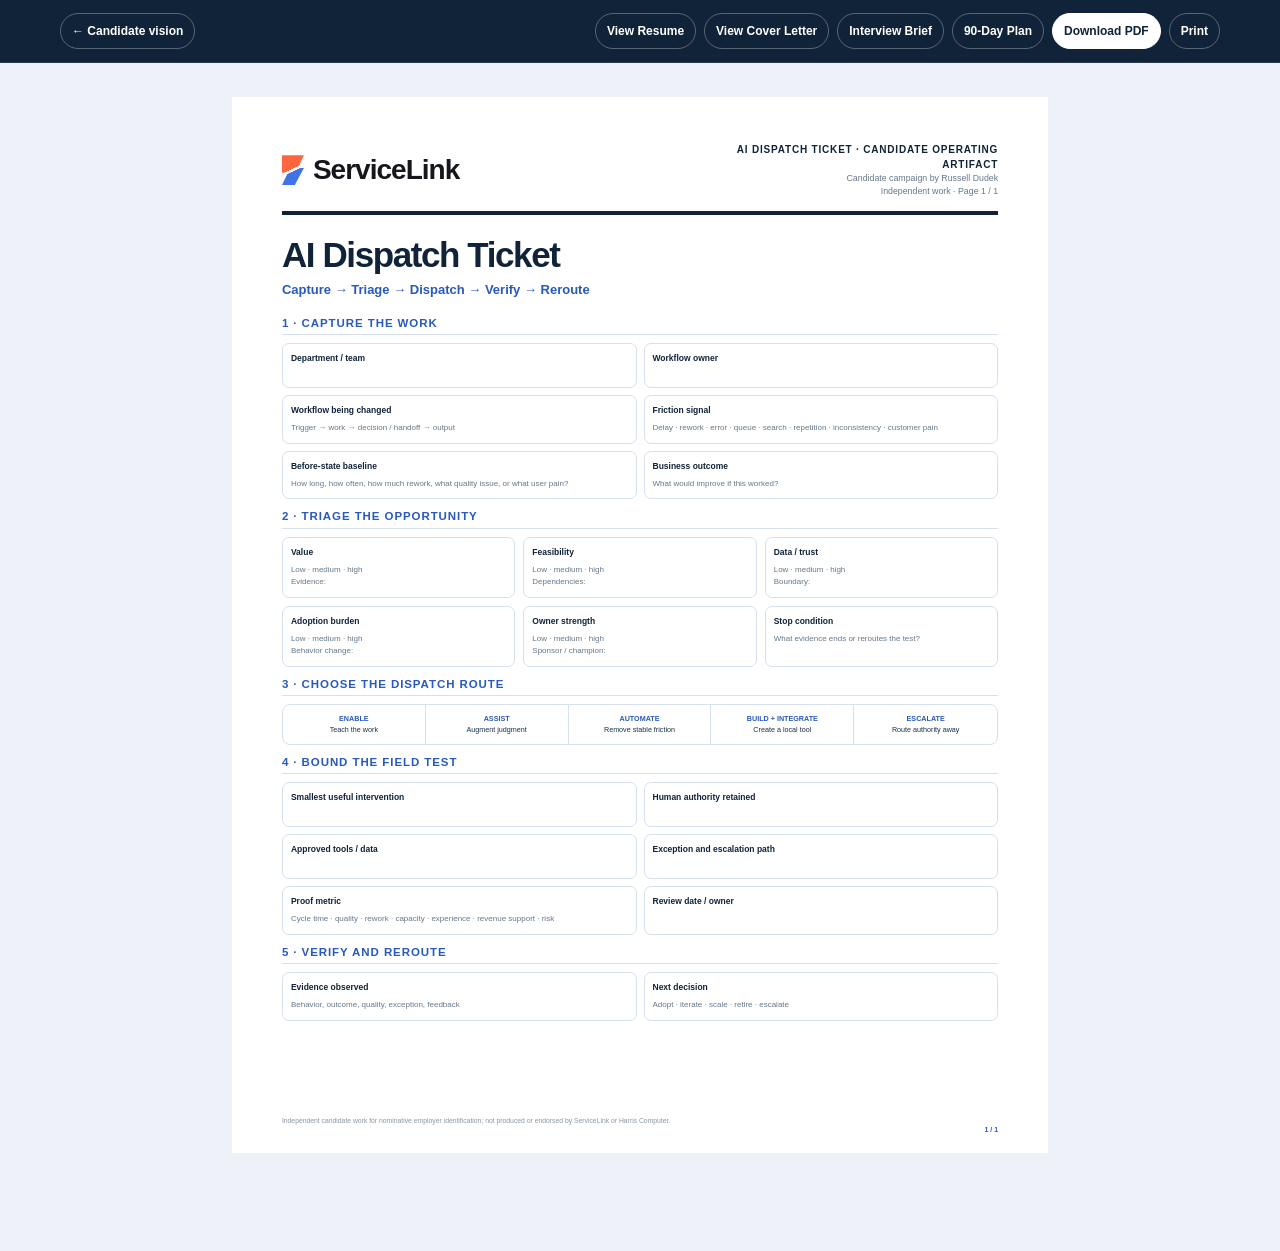
==== commit f64a96a7: "Apply shared styling to the AI Dispatch Ticket" ====
--- a/ai-dispatch-ticket.html
+++ b/ai-dispatch-ticket.html
@@ -1,42 +1,6 @@
-<!doctype html>
-<html lang="en">
-<head><meta charset="utf-8"><meta name="viewport" content="width=device-width,initial-scale=1"><title>Russell Dudek | AI Dispatch Ticket</title><link rel="stylesheet" href="styles.css"></head>
-<body>
-<header class="doc-bar no-print"><div class="site-shell inner"><a href="index.html">← Candidate vision</a><div class="doc-actions" aria-label="Dispatch ticket actions"><a href="resume.html">View Resume</a><a href="cover-letter.html">View Cover Letter</a><a href="interview-brief.html">Interview Brief</a><a class="action-download" href="docs/Russell-Dudek-ServiceLink-AI-Dispatch-Ticket.pdf" download>Download PDF</a><button type="button" onclick="window.print()">Print</button></div></div></header>
-<main class="doc-wrap">
-<section class="print-page ticket-page">
-  <header class="ticket-header"><div><img class="ticket-logo" src="assets/servicelink-logo.svg" alt="ServiceLink"><div class="ticket-title">AI Dispatch Ticket</div><div class="ticket-sub">Candidate operating artifact · Russell Dudek</div></div><div class="ticket-id-block">INTAKE ID: __________<br>DATE: __________</div></header>
-
-  <section class="ticket-section"><h2>1 · Capture the work</h2><div class="ticket-line-grid">
-    <div class="ticket-box"><strong>Department / team</strong></div><div class="ticket-box"><strong>Workflow owner</strong></div>
-    <div class="ticket-box"><strong>Workflow being changed</strong>Trigger → work → decision / handoff → output</div><div class="ticket-box"><strong>Friction signal</strong>Delay · rework · error · queue · search · repetition · inconsistency · customer pain</div>
-    <div class="ticket-box"><strong>Before-state baseline</strong>How long, how often, how much rework, what quality issue, or what user pain?</div><div class="ticket-box"><strong>Business outcome</strong>What would improve if this worked?</div>
-  </div></section>
-
-  <section class="ticket-section"><h2>2 · Triage the opportunity</h2><div class="ticket-score-grid">
-    <div class="ticket-score"><strong>VALUE</strong><br>1 2 3 4 5</div><div class="ticket-score"><strong>FEASIBILITY</strong><br>1 2 3 4 5</div><div class="ticket-score"><strong>DATA / TRUST</strong><br>1 2 3 4 5</div><div class="ticket-score"><strong>ADOPTION</strong><br>1 2 3 4 5</div><div class="ticket-score"><strong>OWNER</strong><br>1 2 3 4 5</div>
-  </div><div class="ticket-line-grid" style="margin-top:7px"><div class="ticket-box"><strong>Data boundary</strong>Approved sources, sensitive data, retention, access, traceability</div><div class="ticket-box"><strong>Human authority</strong>What may AI propose? What may it execute? What requires approval?</div></div></section>
-
-  <section class="ticket-section"><h2>3 · Choose the dispatch route</h2><div class="ticket-route-grid">
-    <div class="ticket-route"><b>ENABLE</b><small>Training, examples, office hours, role playbook</small></div>
-    <div class="ticket-route"><b>ASSIST</b><small>Copilot, prompt, template, retrieval, review aid</small></div>
-    <div class="ticket-route"><b>AUTOMATE</b><small>Workflow, routing, classification, notifications</small></div>
-    <div class="ticket-route"><b>BUILD + INTEGRATE</b><small>Bot, internal tool, script, API, bounded agent</small></div>
-    <div class="ticket-route"><b>ESCALATE</b><small>R&amp;D, IT, policy owner, security, or stop</small></div>
-  </div></section>
-
-  <section class="ticket-section"><h2>4 · Field test contract</h2><div class="ticket-line-grid">
-    <div class="ticket-box"><strong>Smallest useful test</strong>What is the narrowest real-work experiment that can produce evidence?</div><div class="ticket-box"><strong>Users / cohort</strong>Who will use it, for what work, and for how long?</div>
-    <div class="ticket-box"><strong>Proof metric</strong>Cycle time · quality · error · capacity · customer experience · revenue support · risk</div><div class="ticket-box"><strong>Failure + exception path</strong>What could go wrong? Who reviews? Where does work escalate?</div>
-  </div></section>
-
-  <section class="ticket-section"><h2>5 · Close the loop</h2><div class="ticket-line-grid">
-    <div class="ticket-box"><strong>Outcome evidence</strong>Before vs after · user feedback · real-world performance</div><div class="ticket-box"><strong>Adoption evidence</strong>Repeat use · workflow depth · manager observation · drop-off</div>
-    <div class="ticket-box"><strong>Close code</strong>ADOPT · ITERATE · REROUTE · RETIRE · ESCALATE</div><div class="ticket-box"><strong>Learning returned</strong>What should change in the solution, training, policy, backlog, or next test?</div>
-  </div></section>
-
-  <div class="ticket-footer"><span>Candidate hypothesis for discovery — not a claim about ServiceLink internal process.</span><span>AI Dispatch · right intervention, right work, verified outcome</span></div>
-</section>
-</main>
-</body>
-</html>
+<!doctype html><html lang="en"><head><meta charset="utf-8"><meta name="viewport" content="width=device-width,initial-scale=1"><link rel="stylesheet" href="brand-tokens.css"><link rel="stylesheet" href="styles.css"><link rel="stylesheet" href="documents.css"><title>Russell Dudek | ServiceLink AI Dispatch Ticket</title></head><body class="document-page"><header class="doc-bar no-print"><div class="shell inner"><a href="index.html">← Candidate vision</a><div class="doc-actions" aria-label="Dispatch ticket actions"><a href="resume.html">View Resume</a><a href="cover-letter.html">View Cover Letter</a><a href="interview-brief.html">Interview Brief</a><a href="90-day-plan.html">90-Day Plan</a><a class="download" href="docs/Russell-Dudek-ServiceLink-AI-Dispatch-Ticket.pdf" download>Download PDF</a><button type="button" onclick="window.print()">Print</button></div></div></header><main class="doc-wrap"><section class="print-page"><div class="doc-brand"><span class="company-wordmark" aria-label="ServiceLink">ServiceLink</span><div class="doc-label"><strong>AI Dispatch Ticket · Candidate operating artifact</strong>Candidate campaign by Russell Dudek<br>Independent work · Page 1 / 1</div></div><h1 class="doc-title">AI Dispatch Ticket</h1><p class="doc-subtitle">Capture → Triage → Dispatch → Verify → Reroute</p><div class="ticket-form">
+<section class="doc-section"><h2>1 · Capture the work</h2><div class="ticket-row"><div class="ticket-box"><strong>Department / team</strong></div><div class="ticket-box"><strong>Workflow owner</strong></div></div><div class="ticket-row"><div class="ticket-box"><strong>Workflow being changed</strong>Trigger → work → decision / handoff → output</div><div class="ticket-box"><strong>Friction signal</strong>Delay · rework · error · queue · search · repetition · inconsistency · customer pain</div></div><div class="ticket-row"><div class="ticket-box"><strong>Before-state baseline</strong>How long, how often, how much rework, what quality issue, or what user pain?</div><div class="ticket-box"><strong>Business outcome</strong>What would improve if this worked?</div></div></section>
+<section class="doc-section"><h2>2 · Triage the opportunity</h2><div class="doc-grid-3"><div class="ticket-box"><strong>Value</strong>Low · medium · high<br>Evidence:</div><div class="ticket-box"><strong>Feasibility</strong>Low · medium · high<br>Dependencies:</div><div class="ticket-box"><strong>Data / trust</strong>Low · medium · high<br>Boundary:</div><div class="ticket-box"><strong>Adoption burden</strong>Low · medium · high<br>Behavior change:</div><div class="ticket-box"><strong>Owner strength</strong>Low · medium · high<br>Sponsor / champion:</div><div class="ticket-box"><strong>Stop condition</strong>What evidence ends or reroutes the test?</div></div></section>
+<section class="doc-section"><h2>3 · Choose the Dispatch route</h2><div class="ticket-route-grid"><div><strong>ENABLE</strong><br>Teach the work</div><div><strong>ASSIST</strong><br>Augment judgment</div><div><strong>AUTOMATE</strong><br>Remove stable friction</div><div><strong>BUILD + INTEGRATE</strong><br>Create a local tool</div><div><strong>ESCALATE</strong><br>Route authority away</div></div></section>
+<section class="doc-section"><h2>4 · Bound the field test</h2><div class="ticket-row"><div class="ticket-box"><strong>Smallest useful intervention</strong></div><div class="ticket-box"><strong>Human authority retained</strong></div></div><div class="ticket-row"><div class="ticket-box"><strong>Approved tools / data</strong></div><div class="ticket-box"><strong>Exception and escalation path</strong></div></div><div class="ticket-row"><div class="ticket-box"><strong>Proof metric</strong>Cycle time · quality · rework · capacity · experience · revenue support · risk</div><div class="ticket-box"><strong>Review date / owner</strong></div></div></section>
+<section class="doc-section"><h2>5 · Verify and reroute</h2><div class="ticket-row"><div class="ticket-box"><strong>Evidence observed</strong>Behavior, outcome, quality, exception, feedback</div><div class="ticket-box"><strong>Next decision</strong>Adopt · iterate · scale · retire · escalate</div></div></section></div><div class="doc-disclaimer">Independent candidate work for nominative employer identification; not produced or endorsed by ServiceLink or Harris Computer.</div><div class="page-number">1 / 1</div></section></main></body></html>
--- a/brand-tokens.css
+++ b/brand-tokens.css
@@ -0,0 +1 @@
+:root{--brand-primary:#3f73e6;--brand-primary-deep:#2859bd;--brand-secondary:#ff653f;--brand-dark:#102338;--brand-wordmark:#16171d;--brand-text:#183047;--brand-muted:#65788a;--brand-line:#d7e0ee;--brand-mist:#eef2f8;--brand-lavender:#eef0ff;--brand-peach:#fff0eb;}
--- a/styles.css
+++ b/styles.css
@@ -1,46 +1 @@
-:root {
-  --ink:#10283a;
-  --ink-2:#244457;
-  --muted:#607789;
-  --paper:#f3f7f8;
-  --surface:#ffffff;
-  --line:#cad7dd;
-  --cyan:#18a7c4;
-  --teal:#087c85;
-  --amber:#f0a52b;
-  --red:#b54b47;
-  --night:#0b2433;
-  --shadow:0 20px 60px rgba(15,47,66,.13);
-  --radius:20px;
-}
-*{box-sizing:border-box}
-html{scroll-behavior:smooth}
-body{margin:0;color:var(--ink);background:linear-gradient(rgba(16,40,58,.035) 1px,transparent 1px),linear-gradient(90deg,rgba(16,40,58,.035) 1px,transparent 1px),var(--paper);background-size:32px 32px;font-family:Inter,ui-sans-serif,-apple-system,BlinkMacSystemFont,"Segoe UI",sans-serif;line-height:1.55}
-a{color:inherit;text-decoration-thickness:1px;text-underline-offset:3px}
-a:hover{color:var(--teal)}
-.site-shell{width:min(1180px,calc(100% - 32px));margin:0 auto}
-.skip-link{position:fixed;left:1rem;top:-5rem;z-index:100;background:var(--night);color:white;padding:.75rem 1rem;border-radius:999px}.skip-link:focus{top:1rem}
-.site-nav{position:sticky;top:0;z-index:50;background:rgba(243,247,248,.93);backdrop-filter:blur(14px);border-bottom:1px solid rgba(16,40,58,.12)}
-.site-nav .inner{min-height:68px;display:flex;align-items:center;justify-content:space-between;gap:1rem}.brand{display:flex;align-items:baseline;gap:.65rem;text-decoration:none;font-weight:950;letter-spacing:-.03em}.brand small{font-size:.72rem;color:var(--muted);font-weight:800;letter-spacing:.08em;text-transform:uppercase}.nav-links{display:flex;flex-wrap:wrap;gap:.35rem;justify-content:flex-end}.nav-links a{text-decoration:none;padding:.5rem .68rem;border-radius:999px;font-size:.86rem;font-weight:800}.nav-links a:hover,.nav-links a:focus-visible{background:rgba(24,167,196,.12);outline:none}
-.hero{padding:clamp(70px,10vw,130px) 0 72px}.hero-grid{display:grid;grid-template-columns:1.03fr .97fr;gap:clamp(32px,6vw,76px);align-items:center}.eyebrow{text-transform:uppercase;letter-spacing:.15em;font-size:.75rem;font-weight:950;color:var(--teal)}h1,h2,h3{margin:0;line-height:1.06;letter-spacing:-.045em}h1{font-size:clamp(3.9rem,8vw,7.3rem);max-width:8.5ch}h2{font-size:clamp(2.15rem,4.7vw,4.1rem)}h3{font-size:clamp(1.15rem,2vw,1.55rem)}.lede{font-size:clamp(1.14rem,1.8vw,1.42rem);max-width:760px;color:var(--ink-2);line-height:1.5}.hero-actions{display:flex;gap:.75rem;flex-wrap:wrap;margin-top:1.5rem}.button{display:inline-flex;align-items:center;justify-content:center;padding:.85rem 1.05rem;border:1px solid var(--night);border-radius:999px;background:var(--night);color:white;text-decoration:none;font-weight:900}.button.secondary{background:transparent;color:var(--night)}.button:hover{background:var(--teal);border-color:var(--teal);color:white;transform:translateY(-1px)}
-.dispatch-console{background:var(--night);color:white;border-radius:30px;box-shadow:var(--shadow);overflow:hidden;border:1px solid rgba(255,255,255,.08)}.console-top{display:flex;align-items:center;justify-content:space-between;padding:18px 20px;border-bottom:1px solid rgba(255,255,255,.14);background:linear-gradient(90deg,rgba(24,167,196,.14),transparent)}.console-title{font-weight:950;letter-spacing:.08em;text-transform:uppercase;font-size:.75rem}.console-status{display:flex;align-items:center;gap:.45rem;font-size:.78rem;color:rgba(255,255,255,.72)}.console-status::before{content:"";width:8px;height:8px;border-radius:50%;background:#5fe0b5;box-shadow:0 0 0 5px rgba(95,224,181,.12)}.queue{padding:18px;display:grid;gap:10px}.queue-row{display:grid;grid-template-columns:80px 1fr auto;gap:12px;align-items:center;padding:12px 14px;border:1px solid rgba(255,255,255,.13);border-radius:14px;background:rgba(255,255,255,.045)}.queue-row strong{font-size:.82rem}.queue-row span{font-size:.82rem;color:rgba(255,255,255,.7)}.route-badge{border-radius:999px;padding:.32rem .55rem;font-size:.68rem;font-weight:950;text-transform:uppercase;letter-spacing:.08em}.route-enable{background:rgba(24,167,196,.2);color:#77e6f6}.route-assist{background:rgba(95,224,181,.16);color:#7ce8c2}.route-automate{background:rgba(240,165,43,.18);color:#ffd07d}.route-build{background:rgba(172,128,255,.2);color:#d1baff}.route-escalate{background:rgba(181,75,71,.2);color:#ffaaa7}.console-footer{display:grid;grid-template-columns:repeat(3,1fr);border-top:1px solid rgba(255,255,255,.14)}.console-metric{padding:14px 16px}.console-metric small{display:block;color:rgba(255,255,255,.55);text-transform:uppercase;letter-spacing:.1em;font-weight:900;font-size:.64rem}.console-metric strong{font-size:1.2rem}
-.role-strip{background:var(--night);color:white;padding:24px 0}.role-grid{display:grid;grid-template-columns:repeat(4,1fr);gap:1px;background:rgba(255,255,255,.16)}.role-fact{background:var(--night);padding:18px;min-height:120px}.role-fact strong{display:block;font-size:1.7rem;letter-spacing:-.04em}.role-fact span{font-size:.9rem;color:rgba(255,255,255,.7)}
-.section{padding:88px 0}.section-head{display:grid;grid-template-columns:.78fr 1.22fr;gap:2rem;align-items:end;margin-bottom:2.5rem}.section-head p{margin:0;color:var(--ink-2);font-size:1.06rem;max-width:760px}.boundary-map{display:grid;grid-template-columns:1fr 1.4fr 1fr;gap:16px;align-items:stretch}.boundary{background:var(--surface);border:1px solid var(--line);border-radius:18px;padding:22px}.boundary.center{background:linear-gradient(135deg,#ffffff,#edf8fa);border-color:#9bd3df;box-shadow:var(--shadow)}.boundary .label{font-size:.68rem;text-transform:uppercase;letter-spacing:.11em;font-weight:950;color:var(--teal)}.boundary ul{padding-left:1.1rem;color:var(--ink-2)}.boundary li+li{margin-top:.45rem}.boundary-arrow{display:flex;align-items:center;justify-content:center;color:var(--cyan);font-weight:950;font-size:1.3rem}
-.tension-board{display:grid;grid-template-columns:repeat(5,1fr);gap:12px}.tension{background:rgba(255,255,255,.88);border:1px solid var(--line);border-radius:18px;padding:20px;min-height:210px;display:flex;flex-direction:column;justify-content:space-between}.tension .versus{font-size:.68rem;font-weight:950;text-transform:uppercase;letter-spacing:.1em;color:var(--amber)}.tension p{color:var(--ink-2);font-size:.9rem;margin-bottom:0}
-.thesis-panel{background:var(--surface);border:1px solid var(--line);border-radius:30px;padding:clamp(28px,5vw,62px);display:grid;grid-template-columns:.8fr 1.2fr;gap:2.5rem;align-items:center;box-shadow:var(--shadow)}.thesis-quote{font-size:clamp(1.9rem,4vw,3.7rem);font-weight:950;line-height:1.12;letter-spacing:-.05em}.thesis-detail{color:var(--ink-2);font-size:1.07rem}
-.dispatch-lab{background:var(--night);color:white;border-radius:30px;padding:clamp(24px,4vw,46px);box-shadow:var(--shadow)}.dispatch-tabs{display:flex;gap:.5rem;flex-wrap:wrap;margin:1.2rem 0}.dispatch-tab{appearance:none;border:1px solid rgba(255,255,255,.25);background:transparent;color:white;border-radius:999px;padding:.66rem .86rem;font-weight:850;cursor:pointer}.dispatch-tab[aria-selected="true"]{background:white;color:var(--night)}.dispatch-panel{display:grid;grid-template-columns:.9fr 1.1fr;gap:18px}.ticket-card{background:#f8fbfc;color:var(--ink);border-radius:20px;padding:22px;position:relative;min-height:340px;border-left:7px solid var(--cyan)}.ticket-card .ticket-id{font-family:ui-monospace,SFMono-Regular,Menlo,monospace;font-size:.72rem;color:var(--muted)}.ticket-card h3{margin:1rem 0 .7rem}.ticket-fields{display:grid;grid-template-columns:1fr 1fr;gap:.8rem;margin-top:1rem}.ticket-fields dt{font-size:.65rem;text-transform:uppercase;letter-spacing:.1em;font-weight:950;color:var(--muted)}.ticket-fields dd{margin:.18rem 0 0;font-weight:850}.route-panel{border:1px solid rgba(255,255,255,.16);border-radius:20px;padding:22px}.route-panel h3{margin-bottom:.7rem}.route-panel p,.route-panel li{color:rgba(255,255,255,.77)}.route-panel ul{padding-left:1.1rem}.route-panel li+li{margin-top:.45rem}.route-pill{display:inline-block;margin-top:.5rem;border-radius:999px;padding:.4rem .62rem;font-size:.72rem;text-transform:uppercase;letter-spacing:.08em;font-weight:950;background:rgba(24,167,196,.2);color:#8cecff}
-.route-grid{display:grid;grid-template-columns:repeat(5,1fr);gap:12px}.route-card{background:var(--surface);border:1px solid var(--line);border-radius:18px;padding:18px;min-height:235px}.route-card .num{font-family:ui-monospace,monospace;color:var(--teal);font-weight:950}.route-card p{color:var(--ink-2);font-size:.9rem}.route-card .boundary-note{font-size:.75rem;font-weight:850;color:var(--muted);border-top:1px solid var(--line);padding-top:.7rem;margin-top:.7rem}
-.scorecard{display:grid;grid-template-columns:repeat(3,1fr);gap:14px}.metric{background:rgba(255,255,255,.9);border:1px solid var(--line);border-top:4px solid var(--cyan);border-radius:0 0 18px 18px;padding:20px}.metric small{font-size:.68rem;text-transform:uppercase;letter-spacing:.1em;font-weight:950;color:var(--teal)}.metric p{color:var(--ink-2);margin-bottom:0}
-.proof-trail{display:grid;gap:16px}.proof-item{display:grid;grid-template-columns:200px 1fr;gap:24px;border-left:4px solid var(--cyan);padding:18px 0 18px 24px}.proof-item .where{font-weight:950}.proof-item .where span{display:block;font-size:.88rem;color:var(--muted);font-weight:700}.proof-item p{margin:0;color:var(--ink-2)}
-.timeline{display:grid;grid-template-columns:repeat(3,1fr);gap:14px}.phase{background:var(--surface);border:1px solid var(--line);border-radius:20px;padding:22px}.phase .days{color:var(--teal);font-size:.7rem;font-weight:950;letter-spacing:.1em;text-transform:uppercase}.phase ul{padding-left:1.1rem;color:var(--ink-2)}
-.objection{background:linear-gradient(120deg,#fff,#eaf5f7);border:1px solid #afd2da;border-radius:28px;padding:clamp(28px,5vw,54px)}.objection::before{content:"HARD OBJECTION";display:block;font-size:.68rem;font-weight:950;letter-spacing:.15em;color:var(--red);margin-bottom:1rem}.objection blockquote{font-size:clamp(1.5rem,3vw,2.6rem);font-weight:950;line-height:1.18;letter-spacing:-.04em;margin:0 0 1.2rem}.objection p{color:var(--ink-2);max-width:900px}
-.questions{counter-reset:q;display:grid;grid-template-columns:1fr 1fr;gap:12px}.question{counter-increment:q;background:rgba(255,255,255,.86);border:1px solid var(--line);border-radius:18px;padding:18px}.question::before{content:counter(q,decimal-leading-zero);display:block;font-family:ui-monospace,monospace;color:var(--teal);font-weight:950;margin-bottom:.5rem}.sources{font-size:.88rem;color:var(--ink-2)}.sources li+li{margin-top:.55rem}
-footer{padding:46px 0 68px;border-top:1px solid var(--line)}.footer-grid{display:flex;justify-content:space-between;gap:1rem;flex-wrap:wrap}
-.doc-bar{background:var(--night);color:white}.doc-bar .inner{min-height:58px;display:flex;align-items:center;justify-content:space-between;gap:1rem}.doc-bar a{color:white;text-decoration:none;font-weight:800}.doc-actions{display:flex;flex-wrap:wrap;gap:.7rem}.doc-actions a,.doc-actions button{color:white;background:transparent;border:1px solid rgba(255,255,255,.3);border-radius:999px;padding:.45rem .65rem;font:inherit;font-weight:750;cursor:pointer}.doc-wrap{padding:34px 0 72px}
-.print-page{width:8.5in;height:11in;margin:0 auto 26px;padding:.42in .5in;background:white;box-shadow:var(--shadow);overflow:hidden;position:relative;font-size:9.25pt;line-height:1.33}.print-page:not(:last-child){break-after:page;page-break-after:always}.resume-head{display:grid;grid-template-columns:1fr auto;gap:20px;border-bottom:2px solid var(--ink);padding-bottom:10px;margin-bottom:12px}.resume-name{font-size:28pt;font-weight:950;letter-spacing:-.045em;line-height:1}.resume-id{font-size:12pt;font-weight:850;margin-top:4px}.contact{text-align:right;font-size:8.4pt}.resume-summary{background:#eef6f8;padding:10px 12px;border-left:4px solid var(--cyan);margin-bottom:10px}.resume-section{margin-top:9px}.resume-section h2{font-size:10.5pt;letter-spacing:.08em;text-transform:uppercase;border-bottom:1px solid #bbcbd1;padding-bottom:3px;margin-bottom:6px}.capabilities{display:grid;grid-template-columns:repeat(3,1fr);gap:5px 10px;font-size:8.05pt;font-weight:760}.role{margin-top:7px}.role-head{display:flex;justify-content:space-between;gap:12px;align-items:baseline}.role-title{font-weight:900;font-size:10.1pt}.role-org{font-weight:800;color:var(--teal)}.role-date{font-size:8.1pt;white-space:nowrap}.role ul{margin:4px 0 0;padding-left:15px}.role li+li{margin-top:2px}.resume-grid-2{display:grid;grid-template-columns:1.24fr .76fr;gap:18px}.mini-list{margin:4px 0 0;padding-left:15px}.meta-block{background:#f5f8f9;border:1px solid #d4e0e4;border-radius:8px;padding:8px 10px}.meta-block+.meta-block{margin-top:8px}.page-number{position:absolute;right:.5in;bottom:.24in;font-size:7pt;color:#7b8796}
-.letter-page{padding:.55in .62in;font-size:10.2pt;line-height:1.48}.letter-head{display:flex;justify-content:space-between;gap:20px;border-bottom:2px solid var(--ink);padding-bottom:12px;margin-bottom:18px}.letter-head h1{font-size:25pt;margin:0}.letter-page p{margin:.7em 0}.letter-sign{margin-top:1.1rem}.brief-page{font-size:9.15pt}.brief-title{font-size:25pt;margin-bottom:8px}.brief-kicker{color:var(--teal);font-weight:900;text-transform:uppercase;letter-spacing:.1em;font-size:7.4pt}.brief-grid{display:grid;grid-template-columns:1fr 1fr;gap:10px}.brief-box{border:1px solid #d3e0e4;border-radius:8px;padding:9px}.brief-box h3{font-size:10.4pt;margin-bottom:4px}.brief-box p,.brief-box ul{margin:0;color:#324f60}.brief-box ul{padding-left:15px}.brief-box li+li{margin-top:2px}.brief-table{width:100%;border-collapse:collapse;margin-top:6px}.brief-table th,.brief-table td{border:1px solid #cfdbdf;padding:5px 6px;vertical-align:top}.brief-table th{background:#eef6f8;text-align:left}.ticket-page{font-size:9.1pt}.ticket-header{display:flex;justify-content:space-between;gap:20px;border-bottom:3px solid var(--night);padding-bottom:10px}.ticket-title{font-size:24pt;font-weight:950;letter-spacing:-.04em}.ticket-sub{color:var(--muted);font-weight:800}.ticket-section{margin-top:12px}.ticket-section h2{font-size:10pt;text-transform:uppercase;letter-spacing:.1em;color:var(--teal);border-bottom:1px solid #cbd8dd;padding-bottom:3px;margin-bottom:6px}.ticket-line-grid{display:grid;grid-template-columns:repeat(2,1fr);gap:8px}.ticket-box{border:1px solid #cbd8dd;border-radius:7px;padding:8px;min-height:56px}.ticket-box strong{display:block;font-size:7pt;text-transform:uppercase;letter-spacing:.08em;color:var(--muted);margin-bottom:3px}.ticket-route-grid{display:grid;grid-template-columns:repeat(5,1fr);gap:6px}.ticket-route{border:1px solid #cbd8dd;border-radius:7px;padding:7px;min-height:64px}.ticket-route b{display:block}.ticket-route small{color:var(--muted)}.ticket-score-grid{display:grid;grid-template-columns:repeat(5,1fr);gap:6px}.ticket-score{border:1px solid #cbd8dd;border-radius:7px;padding:6px;text-align:center}.ticket-footer{position:absolute;left:.5in;right:.5in;bottom:.28in;display:flex;justify-content:space-between;color:#71838e;font-size:7pt}
-@page{size:Letter;margin:0}
-@media print{html,body{background:white!important}.no-print{display:none!important}.doc-wrap{padding:0}.print-page{margin:0;box-shadow:none;break-after:page;page-break-after:always}.print-page:last-child{break-after:auto;page-break-after:auto}a{text-decoration:none;color:inherit}.site-nav,footer{display:none!important}}
-@media(max-width:980px){.hero-grid,.section-head,.thesis-panel,.dispatch-panel{grid-template-columns:1fr}.tension-board,.route-grid{grid-template-columns:repeat(2,1fr)}.scorecard{grid-template-columns:repeat(2,1fr)}.boundary-map{grid-template-columns:1fr}.role-grid{grid-template-columns:repeat(2,1fr)}.timeline{grid-template-columns:1fr}.proof-item{grid-template-columns:1fr}.questions{grid-template-columns:1fr}.print-page{width:100%;height:auto;min-height:11in}}
-@media(max-width:640px){.site-nav .inner{align-items:flex-start;padding:12px 0}.brand small{display:none}.nav-links{display:none}h1{font-size:clamp(3.2rem,17vw,5.4rem)}.queue-row{grid-template-columns:70px 1fr}.queue-row .route-badge{grid-column:2}.console-footer{grid-template-columns:1fr}.role-grid,.tension-board,.route-grid,.scorecard{grid-template-columns:1fr}.ticket-fields{grid-template-columns:1fr}.section{padding:68px 0}.dispatch-console{border-radius:22px}.boundary-map{gap:10px}}
-@media(prefers-reduced-motion:reduce){html{scroll-behavior:auto}*,*::before,*::after{animation-duration:.01ms!important;animation-iteration-count:1!important;transition-duration:.01ms!important}}
+:root{--ink:#15283a;--muted:#687b8d;--blue:#3e72e6;--blue2:#2859bd;--orange:#ff6544;--paper:#f5f7fb;--white:#fff;--line:#d6deea;--night:#102338;--radius:20px;--shadow:0 24px 70px rgba(16,35,56,.15)}*{box-sizing:border-box}html{scroll-behavior:smooth;scroll-padding-top:78px}body{margin:0;color:var(--ink);background:var(--paper);font-family:Inter,ui-sans-serif,-apple-system,BlinkMacSystemFont,"Segoe UI",sans-serif;line-height:1.55}a{color:inherit;text-underline-offset:3px}.shell{width:min(1160px,calc(100% - 36px));margin:auto}.skip{position:fixed;left:16px;top:-80px;z-index:100;background:var(--night);color:#fff;padding:10px 14px;border-radius:99px}.skip:focus{top:12px}.nav{position:sticky;top:0;z-index:50;background:rgba(245,247,251,.92);border-bottom:1px solid rgba(21,40,58,.12);backdrop-filter:blur(14px)}.nav-inner{min-height:70px;display:flex;align-items:center;justify-content:space-between;gap:18px}.brand{display:flex;align-items:center;gap:12px;text-decoration:none;font-weight:900}.brand img{width:112px;height:auto}.brand span{display:flex;flex-direction:column}.brand small{font-size:10px;letter-spacing:.08em;text-transform:uppercase;color:var(--muted)}nav{display:flex;gap:4px;align-items:center}nav a{padding:8px 9px;border-radius:999px;text-decoration:none;font-size:13px;font-weight:800;white-space:nowrap}nav a:hover,nav a:focus-visible{background:#e8eefc;outline:2px solid transparent}.hero{padding:94px 0 82px;background:radial-gradient(circle at 82% 20%,rgba(62,114,230,.16),transparent 30%),linear-gradient(135deg,#fff 0,#eef3fc 100%)}.hero-grid{display:grid;grid-template-columns:1.05fr .95fr;gap:64px;align-items:center}.eyebrow{margin:0 0 12px;color:var(--blue);font-weight:900;font-size:11px;letter-spacing:.16em;text-transform:uppercase}.eyebrow.light{color:#9fbaff}h1,h2,h3,p{margin-top:0}h1{font-size:clamp(56px,8vw,104px);line-height:.9;letter-spacing:-.065em;margin-bottom:26px}h2{font-size:clamp(32px,4.5vw,60px);line-height:1;letter-spacing:-.045em}h3{font-size:20px;line-height:1.15;letter-spacing:-.02em}.lede{max-width:690px;font-size:20px;line-height:1.5;color:#40566b}.actions{display:flex;gap:10px;flex-wrap:wrap;margin-top:28px}.button{display:inline-flex;align-items:center;justify-content:center;padding:12px 18px;border-radius:999px;background:var(--ink);color:#fff;text-decoration:none;font-weight:900}.button.ghost{background:transparent;color:var(--ink);border:1px solid var(--ink)}.button:hover,.button:focus-visible{background:var(--blue);border-color:var(--blue);color:#fff;transform:translateY(-1px)}.console{position:relative;padding:22px;border-radius:28px;background:var(--night);color:#fff;box-shadow:var(--shadow);overflow:hidden}.console:before{content:"";position:absolute;inset:0;background:linear-gradient(rgba(255,255,255,.035) 1px,transparent 1px),linear-gradient(90deg,rgba(255,255,255,.035) 1px,transparent 1px);background-size:22px 22px;pointer-events:none}.console>*{position:relative}.console-head{display:flex;justify-content:space-between;gap:12px;font-size:10px;letter-spacing:.12em;font-weight:900}.console-head b{color:#b9ffd6}.console-head i{display:inline-block;width:7px;height:7px;background:#48db8b;border-radius:50%;box-shadow:0 0 0 5px rgba(72,219,139,.12);animation:pulse 1.5s infinite}.order{display:grid;grid-template-columns:auto 1fr auto;gap:16px;align-items:center;margin:28px 0 30px;padding:18px;border:1px solid rgba(255,255,255,.14);border-radius:16px;background:rgba(255,255,255,.06)}.order>strong{font:800 12px ui-monospace,SFMono-Regular,monospace;color:#9fbaff}.order h2{font-size:18px;margin:0 0 4px;letter-spacing:-.02em}.order p{margin:0;color:#aebed0;font-size:12px}.route{padding:7px 9px;border-radius:99px;font-style:normal;font-size:9px;letter-spacing:.09em}.route.assist{background:#dce8ff;color:#244d9b}.route.automate{background:#ffe4dc;color:#a43a20}.route.build{background:#e9dcff;color:#6733a9}.route.enable{background:#dff7e8;color:#276f47}.route.escalate{background:#f6e1e1;color:#8e3131}.track{height:3px;background:rgba(255,255,255,.14);border-radius:99px;overflow:hidden}.track span{display:block;width:0;height:100%;background:linear-gradient(90deg,var(--blue),var(--orange));transition:width .5s ease}.stages{display:grid;grid-template-columns:repeat(5,1fr);list-style:none;padding:0;margin:10px 0 24px;gap:6px}.stages li{font-size:10px;color:#71869b;transition:.25s}.stages li.active,.stages li.past{color:#fff}.decision{padding:14px 16px;border-left:3px solid var(--orange);background:rgba(255,255,255,.06)}.decision small{display:block;color:#9fbaff;text-transform:uppercase;font-size:9px;letter-spacing:.12em}.decision p{margin:4px 0 0;font-size:13px}.console button{margin-top:16px;border:1px solid rgba(255,255,255,.25);background:transparent;color:#fff;border-radius:99px;padding:8px 12px;font-weight:800;cursor:pointer}.facts{background:var(--night);color:#fff}.fact-grid{display:grid;grid-template-columns:repeat(4,1fr)}.fact-grid article{padding:24px;border-right:1px solid rgba(255,255,255,.12)}.fact-grid article:last-child{border:0}.fact-grid b{display:block;font-size:25px}.fact-grid span{display:block;color:#aebed0;font-size:12px}.section{padding:92px 0}.section-head{display:grid;grid-template-columns:.85fr 1.15fr;gap:44px;align-items:end;margin-bottom:38px}.section-head p{color:var(--muted);font-size:17px}.ownership{display:grid;grid-template-columns:1fr 1.25fr 1fr;gap:12px}.ownership article{padding:24px;border:1px solid var(--line);border-radius:18px;background:#fff}.ownership span{font-size:10px;letter-spacing:.12em;text-transform:uppercase;font-weight:900;color:var(--blue)}.ownership .owned{background:var(--night);color:#fff;border-color:var(--night);transform:translateY(-10px)}.ownership .owned span{color:#9fbaff}.ownership p{color:var(--muted);font-size:14px;margin:0}.owned p{color:#b9c6d4}.seams{background:var(--night);color:#fff;padding:80px 0}.seam-row{display:grid;grid-template-columns:130px 1fr 150px 1.5fr;gap:16px;align-items:center;padding:18px 0;border-bottom:1px solid rgba(255,255,255,.12)}.seam-row b{font-size:15px}.seam-row i{height:2px;background:linear-gradient(90deg,var(--blue),var(--orange));position:relative}.seam-row i:after{content:"";position:absolute;right:0;top:-4px;width:10px;height:10px;border-radius:50%;background:var(--orange)}.seam-row span{color:#aebed0;font-size:13px}.thesis{background:#fff}.thesis-grid{display:grid;grid-template-columns:1fr 1fr;gap:60px}.thesis-grid p{font-size:18px;color:#43596d}.formula{font-weight:850;color:var(--ink)!important;border-left:4px solid var(--orange);padding-left:20px}.dispatch{border-radius:26px;background:var(--night);color:#fff;padding:28px;box-shadow:var(--shadow)}.tabs{display:flex;gap:8px;flex-wrap:wrap}.tab{appearance:none;border:1px solid rgba(255,255,255,.2);background:transparent;color:#fff;border-radius:99px;padding:9px 12px;font-weight:800;cursor:pointer}.tab[aria-selected="true"]{background:#fff;color:var(--ink)}.tab:focus-visible{outline:3px solid #9fbaff;outline-offset:2px}.dispatch-flow{margin:26px 0}.flow-track{height:3px;background:rgba(255,255,255,.12)}.flow-track span{display:block;height:100%;width:0;background:linear-gradient(90deg,var(--blue),var(--orange));transition:width .4s}.dispatch-flow ol{list-style:none;margin:10px 0 0;padding:0;display:grid;grid-template-columns:repeat(5,1fr);gap:8px}.dispatch-flow li{color:#688096;font-size:12px;font-weight:850}.dispatch-flow li small{display:block;font-weight:500;font-size:9px}.dispatch-flow li.current,.dispatch-flow li.done{color:#fff}.ticket{display:grid;grid-template-columns:1.15fr .85fr;gap:28px;padding:24px;border-radius:18px;background:#fff;color:var(--ink)}.ticket>div>small{font:800 11px ui-monospace,monospace;color:var(--blue)}.ticket h3{font-size:25px;margin-top:10px}.ticket p{color:var(--muted)}.ticket dl{display:grid;grid-template-columns:1fr 1fr;gap:10px;margin:0}.ticket dl div{padding:12px;background:#f1f5fb;border-radius:10px}.ticket dt{text-transform:uppercase;font-size:9px;letter-spacing:.1em;color:var(--muted);font-weight:900}.ticket dd{margin:4px 0 0;font-weight:850;font-size:12px}.routes{display:grid;grid-template-columns:repeat(5,1fr);margin-top:16px;border:1px solid var(--line);border-radius:18px;overflow:hidden;background:#fff}.routes article{padding:20px;border-right:1px solid var(--line)}.routes article:last-child{border:0}.routes b{font:900 10px ui-monospace,monospace;color:var(--orange)}.routes h3{font-size:17px;margin:10px 0 8px}.routes p{font-size:12px;color:var(--muted);margin:0}.stakeholders{background:#eaf0fb}.stakeholder-grid{display:grid;grid-template-columns:.8fr 1.2fr;gap:60px;align-items:center}.stakeholder-grid>div>p{font-size:17px;color:#465c70}.map{position:relative;min-height:490px;border-radius:50%;background:radial-gradient(circle,rgba(62,114,230,.12),transparent 56%);border:1px solid rgba(62,114,230,.18)}.node{position:absolute;display:grid;place-items:center;text-align:center;padding:14px;border-radius:16px;background:#fff;border:1px solid var(--line);box-shadow:0 10px 28px rgba(16,35,56,.09);font-weight:900;font-size:13px;z-index:2}.node small{font-size:9px;color:var(--muted);font-weight:600}.node.center{left:50%;top:50%;transform:translate(-50%,-50%);width:180px;height:110px;background:var(--night);color:#fff}.node.evp{left:50%;top:7%;transform:translateX(-50%)}.node.functions{left:4%;top:42%}.node.users{right:4%;bottom:12%}.node.tech{left:13%;bottom:8%}.line{position:absolute;left:50%;top:50%;height:2px;background:linear-gradient(90deg,var(--blue),var(--orange));transform-origin:left center}.l1{width:165px;transform:rotate(-90deg)}.l2{width:190px;transform:rotate(180deg)}.l3{width:190px;transform:rotate(38deg)}.l4{width:170px;transform:rotate(135deg)}.score{background:#fff}.metric-list{border-top:1px solid var(--line)}.metric-list article{position:relative;display:grid;grid-template-columns:190px 1fr auto;align-items:center;gap:20px;padding:20px 0;border-bottom:1px solid var(--line)}.metric-list b{font-size:13px;text-transform:uppercase;letter-spacing:.08em;color:var(--blue)}.metric-list span{font-size:17px}.metric-list em{font:900 24px ui-monospace,monospace;color:#d6deea}.evidence{border-left:2px solid var(--line);margin-left:100px}.evidence article{position:relative;padding:0 0 30px 35px}.evidence article:before{content:"";position:absolute;left:-7px;top:6px;width:12px;height:12px;border-radius:50%;background:var(--orange);box-shadow:0 0 0 6px var(--paper)}.evidence span{position:absolute;left:-135px;top:1px;font:800 10px ui-monospace,monospace;color:var(--blue)}.evidence h3{margin-bottom:7px}.evidence p{color:var(--muted);margin:0}.plan{background:#fff}.plan-grid{display:grid;grid-template-columns:.8fr 1.2fr;gap:60px}.plan ol{list-style:none;padding:0;margin:0}.plan li{display:grid;grid-template-columns:145px 1fr;gap:20px;padding:20px 0;border-bottom:1px solid var(--line)}.plan li b{color:var(--blue)}.plan li span{color:var(--muted)}.objection{background:var(--night);color:#fff}.objection blockquote{max-width:950px;margin:0 0 24px;font-size:clamp(28px,4vw,52px);line-height:1.07;font-weight:900;letter-spacing:-.04em}.objection .shell>p:last-child{max-width:900px;color:#b8c6d5;font-size:17px}.questions ol{list-style:none;counter-reset:q;padding:0;margin:0;border-top:1px solid var(--line)}.questions li{counter-increment:q;display:grid;grid-template-columns:60px 1fr;padding:18px 0;border-bottom:1px solid var(--line);font-size:17px}.questions li:before{content:counter(q,decimal-leading-zero);font:900 13px ui-monospace,monospace;color:var(--orange)}.docs{padding:70px 0;background:linear-gradient(120deg,#254eaa,#3e72e6);color:#fff}.docs h2{max-width:700px}.docs .shell>div{display:grid;grid-template-columns:repeat(5,1fr);border:1px solid rgba(255,255,255,.25);border-radius:18px;overflow:hidden}.docs a{display:flex;flex-direction:column;gap:8px;padding:18px;border-right:1px solid rgba(255,255,255,.2);text-decoration:none;font-weight:900}.docs a:last-child{border:0}.docs a b{font:900 10px ui-monospace,monospace;color:#cbd8ff}.sources p,.sources li{color:var(--muted)}.sources li+li{margin-top:8px}footer{padding:40px 0;background:#fff;border-top:1px solid var(--line)}footer .shell{display:flex;justify-content:space-between;gap:20px}footer span{color:var(--muted)}@keyframes pulse{50%{opacity:.35;transform:scale(.85)}}@media(max-width:900px){.nav-inner{align-items:flex-start;padding:10px 0}.brand span{display:none}nav{overflow-x:auto;max-width:calc(100vw - 150px);padding-bottom:4px}.hero-grid,.section-head,.thesis-grid,.stakeholder-grid,.plan-grid{grid-template-columns:1fr}.hero{padding-top:64px}.ownership{grid-template-columns:1fr}.ownership .owned{transform:none}.fact-grid{grid-template-columns:1fr 1fr}.seam-row{grid-template-columns:90px 1fr 110px}.seam-row span{grid-column:1/-1}.routes{grid-template-columns:1fr 1fr}.routes article:nth-child(2n){border-right:0}.routes article{border-bottom:1px solid var(--line)}.ticket{grid-template-columns:1fr}.docs .shell>div{grid-template-columns:1fr 1fr}.map{min-height:430px}}@media(max-width:560px){.shell{width:min(100% - 24px,1160px)}h1{font-size:54px}.hero{padding:48px 0}.console{padding:16px}.order{grid-template-columns:1fr}.route{justify-self:start}.stages{gap:2px}.stages li{font-size:8px}.fact-grid{grid-template-columns:1fr}.fact-grid article{border-right:0;border-bottom:1px solid rgba(255,255,255,.12)}.section{padding:64px 0}.section-head{gap:12px}.dispatch{padding:16px}.tabs{flex-wrap:nowrap;overflow-x:auto;padding-bottom:8px}.dispatch-flow ol{gap:2px}.dispatch-flow li{font-size:9px}.ticket dl{grid-template-columns:1fr}.routes{grid-template-columns:1fr}.routes article{border-right:0}.map{min-height:390px}.node.center{width:150px}.node.functions{left:0}.node.users{right:0}.node.tech{left:5%}.metric-list article{grid-template-columns:1fr auto}.metric-list span{grid-column:1/-1}.evidence{margin-left:0}.evidence span{position:static;display:block;margin-bottom:5px}.evidence article{padding-left:26px}.plan li{grid-template-columns:1fr;gap:6px}.docs .shell>div{grid-template-columns:1fr}.docs a{border-right:0;border-bottom:1px solid rgba(255,255,255,.2)}footer .shell{flex-direction:column}}@media(prefers-reduced-motion:reduce){html{scroll-behavior:auto}*,*:before,*:after{animation-duration:.01ms!important;animation-iteration-count:1!important;transition-duration:.01ms!important}.console-head i{animation:none}.track span,.flow-track span{width:100%!important}.stages li,.dispatch-flow li{color:#fff!important}}@media print{.no-print,.nav,.skip{display:none!important}body{background:#fff}.section{padding:24px 0}}
--- a/documents.css
+++ b/documents.css
@@ -0,0 +1,2 @@
+/* Shared document system. Loaded after the site stylesheet and scoped to document routes. */
+.document-page{margin:0;color:var(--brand-text);background:var(--brand-mist);font-family:Arial,"Helvetica Neue",Helvetica,sans-serif;line-height:1.55;-webkit-font-smoothing:antialiased}.document-page *,.document-page *::before,.document-page *::after{box-sizing:border-box}.document-page a{color:inherit;text-underline-offset:3px}.document-page button{font:inherit}.document-page .shell{width:min(1160px,calc(100% - 40px));margin-inline:auto}.document-page .company-wordmark{display:inline-flex;align-items:center;gap:9px;color:var(--brand-wordmark);font-weight:700;letter-spacing:-.035em;font-size:28px;line-height:1}.document-page .company-wordmark::before{content:"";width:22px;height:30px;flex:0 0 auto;background:linear-gradient(155deg,var(--brand-secondary) 0 46%,transparent 47% 53%,var(--brand-primary) 54% 100%);clip-path:polygon(0 0,100% 0,73% 42%,100% 42%,58% 100%,0 100%,27% 58%,0 58%)}.document-page .doc-bar{position:sticky;top:0;z-index:100;background:var(--brand-dark);color:#fff;border-bottom:1px solid rgba(255,255,255,.1)}.document-page .doc-bar .inner{min-height:62px;display:flex;justify-content:space-between;align-items:center;gap:20px;padding-block:10px}.document-page .doc-bar a,.document-page .doc-bar button{display:inline-flex;align-items:center;justify-content:center;padding:8px 11px;border:1px solid rgba(255,255,255,.3);border-radius:999px;background:transparent;color:#fff;text-decoration:none;font-size:12px;font-weight:700;cursor:pointer}.document-page .doc-bar .primary,.document-page .doc-bar .download{background:#fff;color:var(--brand-dark);border-color:#fff}.document-page .doc-actions{display:flex;gap:8px;flex-wrap:wrap;justify-content:flex-end}.document-page .doc-wrap{padding:34px 0 70px}.document-page .print-page{position:relative;width:min(8.5in,calc(100% - 24px));min-height:11in;margin:0 auto 28px;padding:.48in .52in .52in;background:#fff;box-shadow:var(--shadow-page);overflow:hidden;break-after:page;page-break-after:always}.document-page .print-page:last-child{break-after:auto;page-break-after:auto}.document-page .route-watermark{position:absolute;inset:0;pointer-events:none;background:url('assets/company/route-grid.svg') center/cover no-repeat}.document-page .doc-brand{display:flex;align-items:center;justify-content:space-between;gap:16px;padding-bottom:13px;margin-bottom:22px;border-bottom:4px solid var(--brand-dark)}.document-page .doc-label{max-width:310px;color:var(--brand-muted);font-size:8.8px;line-height:1.45;text-align:right}.document-page .doc-label strong{display:block;color:var(--brand-dark);font-size:10px;letter-spacing:.08em;text-transform:uppercase}.document-page .doc-title{margin:0 0 8px;max-width:none;width:auto;color:var(--brand-dark);font-size:35px;line-height:1;letter-spacing:-.04em}.document-page .doc-subtitle{margin-bottom:18px;color:var(--brand-primary-deep);font-size:13px;font-weight:800}.document-page .contact-strip{display:flex;flex-wrap:wrap;align-items:center;gap:5px 10px;margin:0 0 14px;padding:8px 10px;border:1px solid var(--brand-line);border-radius:7px;background:#f8faff;color:var(--brand-muted);font-size:8.2px;line-height:1.35}.document-page .contact-strip>*{min-width:0;overflow-wrap:anywhere}.document-page .contact-strip>*+*::before{content:"•";margin-right:10px;color:var(--brand-secondary)}.document-page .contact-strip a{color:var(--brand-primary-deep);font-weight:700;text-decoration:none}.document-page .contact-strip a:hover{text-decoration:underline}.document-page .doc-summary{margin:16px 0;padding:14px 16px;border-left:4px solid var(--brand-secondary);background:var(--brand-peach);color:var(--brand-text);font-size:10.2px;line-height:1.45}.document-page .doc-section{margin-top:16px;break-inside:avoid;page-break-inside:avoid}.document-page .doc-section>h2{margin:0 0 8px;padding-bottom:5px;border-bottom:1px solid var(--brand-line);color:var(--brand-primary-deep);font-size:11.5px;letter-spacing:.08em;text-transform:uppercase}.document-page .doc-section>p,.document-page .doc-card p,.document-page .role li,.document-page .letter-body p{font-size:9.2px;line-height:1.43}.document-page .doc-grid-2,.document-page .mechanism-grid{display:grid;grid-template-columns:repeat(2,minmax(0,1fr));gap:9px}.document-page .doc-grid-3{display:grid;grid-template-columns:repeat(3,minmax(0,1fr));gap:8px}.document-page .doc-card{padding:10px;border:1px solid var(--brand-line);border-radius:8px;background:var(--brand-mist);break-inside:avoid}.document-page .doc-card b{color:var(--brand-primary-deep);font-size:8px;letter-spacing:.08em;text-transform:uppercase}.document-page .doc-card h3{margin:3px 0 4px;color:var(--brand-dark);font-size:11px;line-height:1.15}.document-page .doc-card p{margin:0;color:#4d6174}.document-page .skills{display:flex;flex-wrap:wrap;gap:5px}.document-page .skills span{padding:4px 7px;border-radius:999px;background:var(--brand-lavender);color:var(--brand-primary-deep);font-size:7.8px;font-weight:800}.document-page .role{margin-bottom:10px;break-inside:avoid}.document-page .role-head{display:flex;justify-content:space-between;gap:12px;align-items:baseline;margin-bottom:3px}.document-page .role-head strong{color:var(--brand-dark);font-size:10.5px}.document-page .role-head span{color:var(--brand-primary-deep);font-size:8.6px;font-weight:800;white-space:nowrap}.document-page .role ul{margin:0;padding-left:15px}.document-page .role li+li{margin-top:2px}.document-page .mechanism-grid{grid-template-columns:repeat(3,minmax(0,1fr))}.document-page .letter-body{padding-inline:.62in}.document-page .letter-meta{margin:18px 0;padding:10px 12px;border-left:3px solid var(--brand-primary);background:var(--brand-lavender);font-size:9px}.document-page .letter-body p{margin-bottom:11px;font-size:10px;line-height:1.52}.document-page .letter-body p a{color:var(--brand-primary-deep);font-weight:700}.document-page .signature{margin-top:18px}.document-page .ticket-form .doc-section{margin-top:12px}.document-page .ticket-row{display:grid;grid-template-columns:1fr 1fr;gap:7px;margin-bottom:7px}.document-page .ticket-box{min-height:45px;padding:8px;border:1px solid var(--brand-line);border-radius:7px;color:var(--brand-muted);font-size:8px}.document-page .ticket-box strong{display:block;margin-bottom:5px;color:var(--brand-dark);font-size:8.5px}.document-page .ticket-route-grid{display:grid;grid-template-columns:repeat(5,1fr);overflow:hidden;border:1px solid var(--brand-line);border-radius:8px}.document-page .ticket-route-grid>div{padding:8px 6px;border-right:1px solid var(--brand-line);text-align:center;font-size:7.2px}.document-page .ticket-route-grid>div:last-child{border-right:0}.document-page .ticket-route-grid strong{color:var(--brand-primary-deep)}.document-page .doc-disclaimer{position:absolute;left:.52in;right:.52in;bottom:.28in;color:#8996a5;font-size:6.8px}.document-page .page-number{position:absolute;right:.52in;bottom:.18in;color:var(--brand-primary-deep);font-size:7px;font-weight:900}@media(max-width:700px){.document-page .shell{width:min(100% - 24px,1160px)}.document-page .doc-bar .inner{flex-direction:column;align-items:flex-start;gap:8px}.document-page .doc-actions{width:100%;flex-wrap:nowrap;justify-content:flex-start;overflow-x:auto;padding-bottom:4px;scrollbar-width:thin}.document-page .doc-actions>*{flex:0 0 auto}.document-page .doc-wrap{padding:18px 0 36px}.document-page .print-page{width:calc(100% - 16px);min-height:auto;padding:24px 20px 54px}.document-page .doc-brand{align-items:flex-start}.document-page .company-wordmark{font-size:23px}.document-page .doc-label{max-width:210px}.document-page .contact-strip{gap:5px 8px;padding:9px;font-size:9px}.document-page .contact-strip>*+*::before{margin-right:8px}.document-page .doc-grid-2,.document-page .doc-grid-3,.document-page .mechanism-grid,.document-page .ticket-row{grid-template-columns:1fr}.document-page .ticket-route-grid{grid-template-columns:1fr}.document-page .ticket-route-grid>div{border-right:0;border-bottom:1px solid var(--brand-line)}.document-page .ticket-route-grid>div:last-child{border-bottom:0}.document-page .doc-disclaimer{position:static;margin-top:18px}.document-page .page-number{position:static;margin-top:6px;text-align:right}}@media print{@page{size:Letter;margin:0}.document-page{background:#fff}.document-page .no-print,.document-page .doc-bar{display:none!important}.document-page .doc-wrap{padding:0}.document-page .print-page{width:8.5in;height:11in;min-height:11in;margin:0;padding:.48in .52in .52in;box-shadow:none;overflow:hidden}.document-page .print-page:last-child{page-break-after:auto}.document-page *{-webkit-print-color-adjust:exact;print-color-adjust:exact}}
